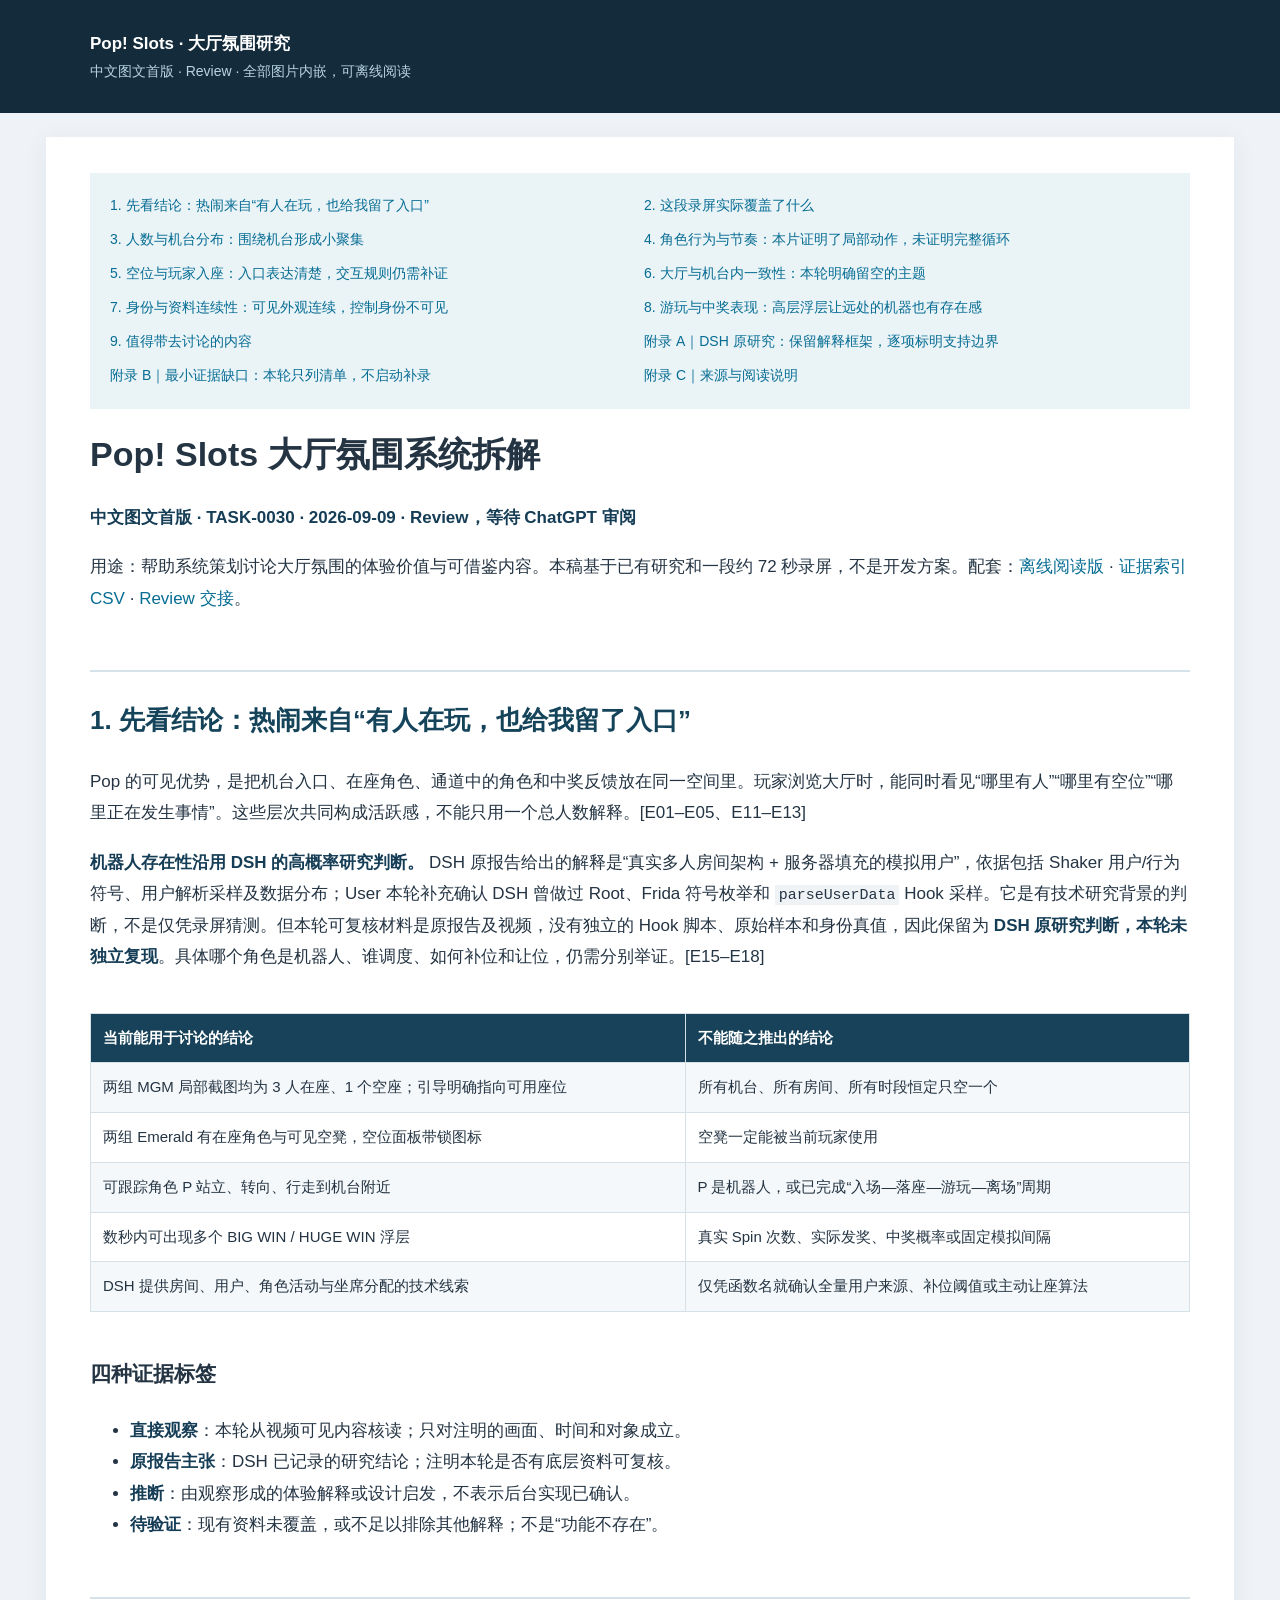
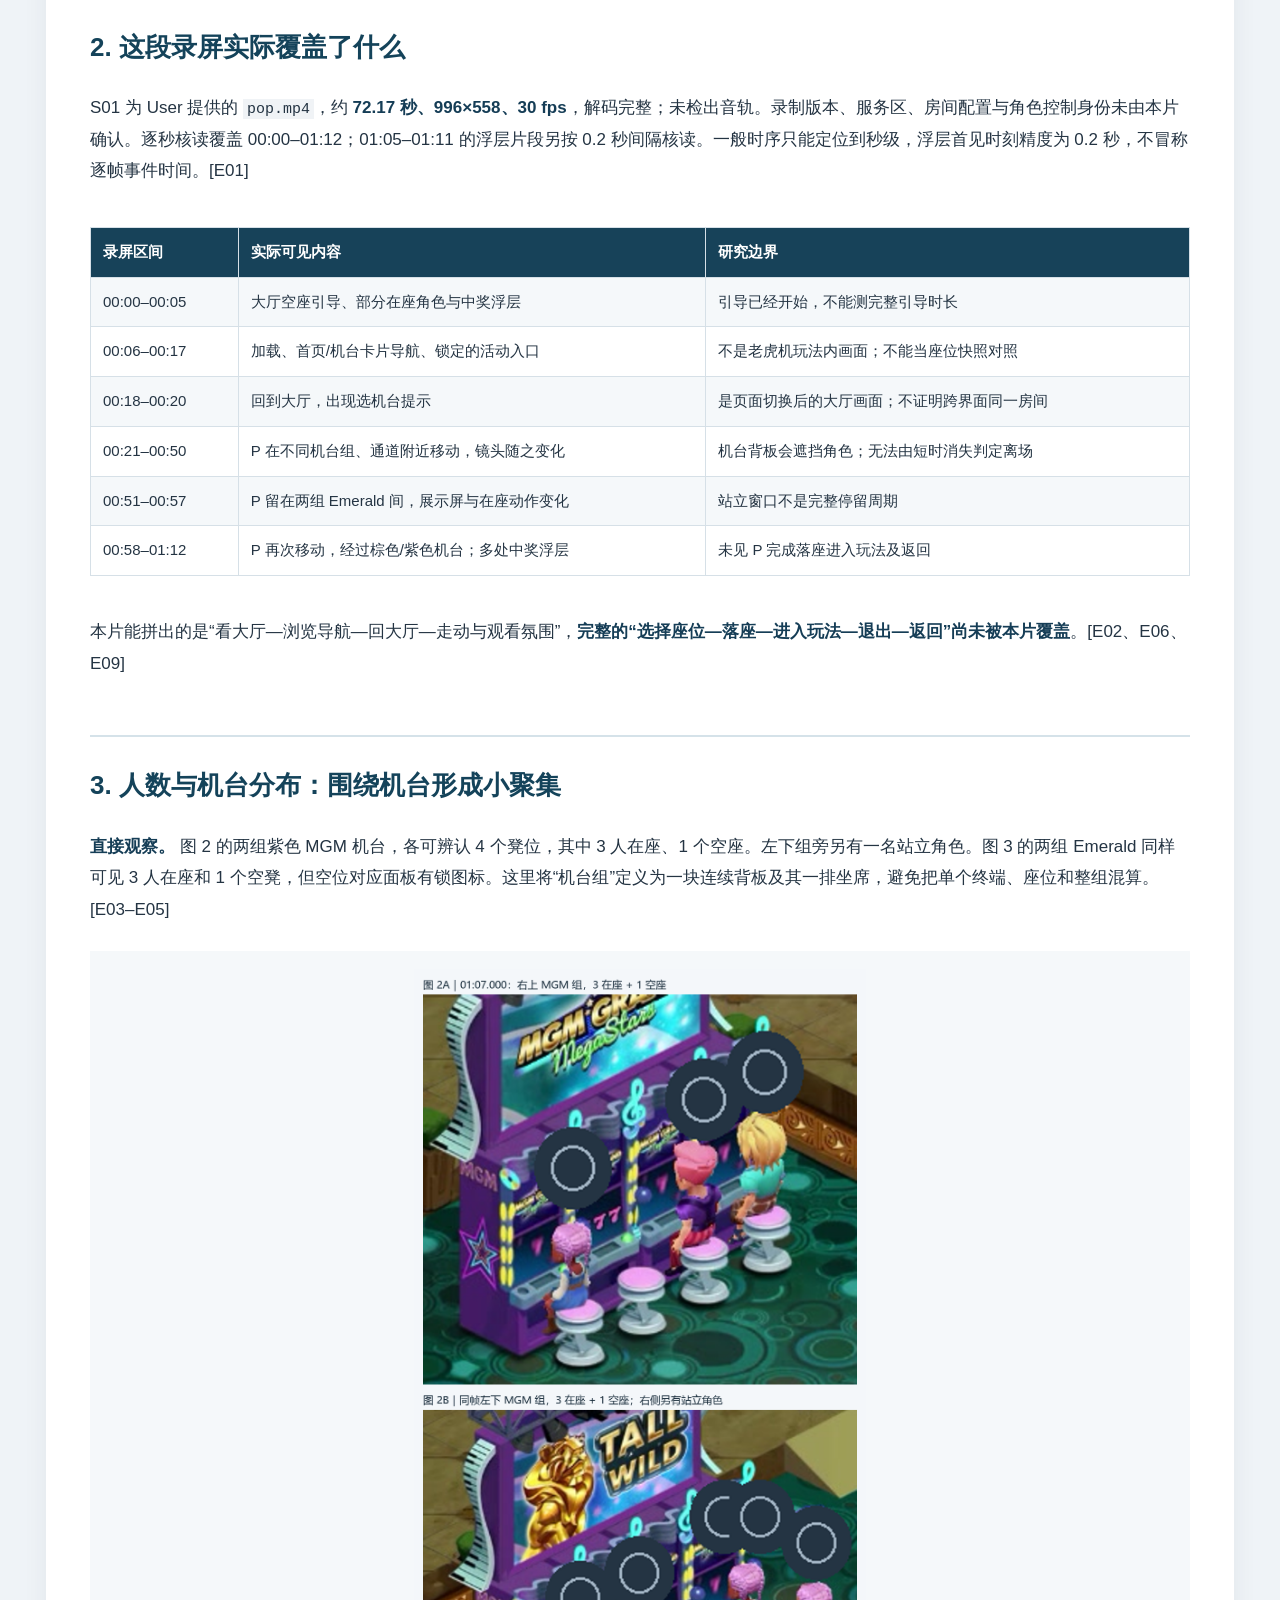
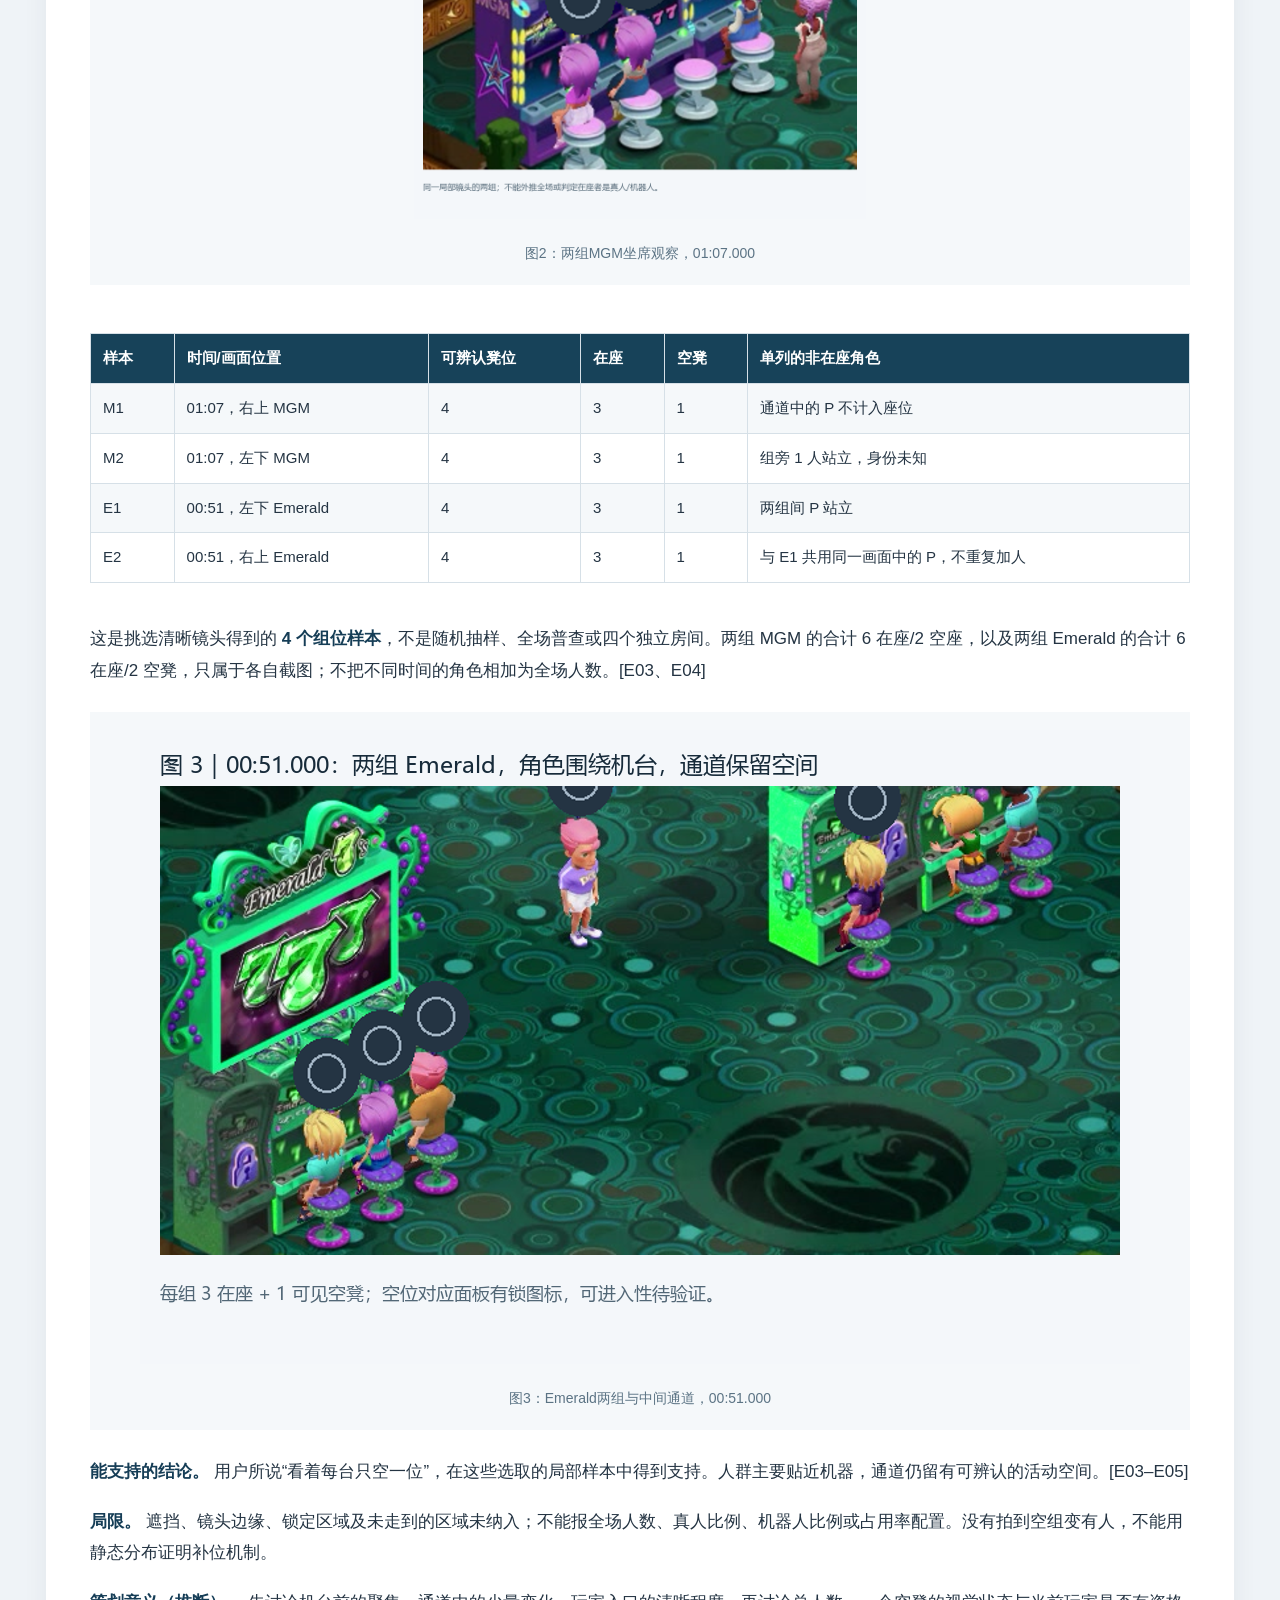
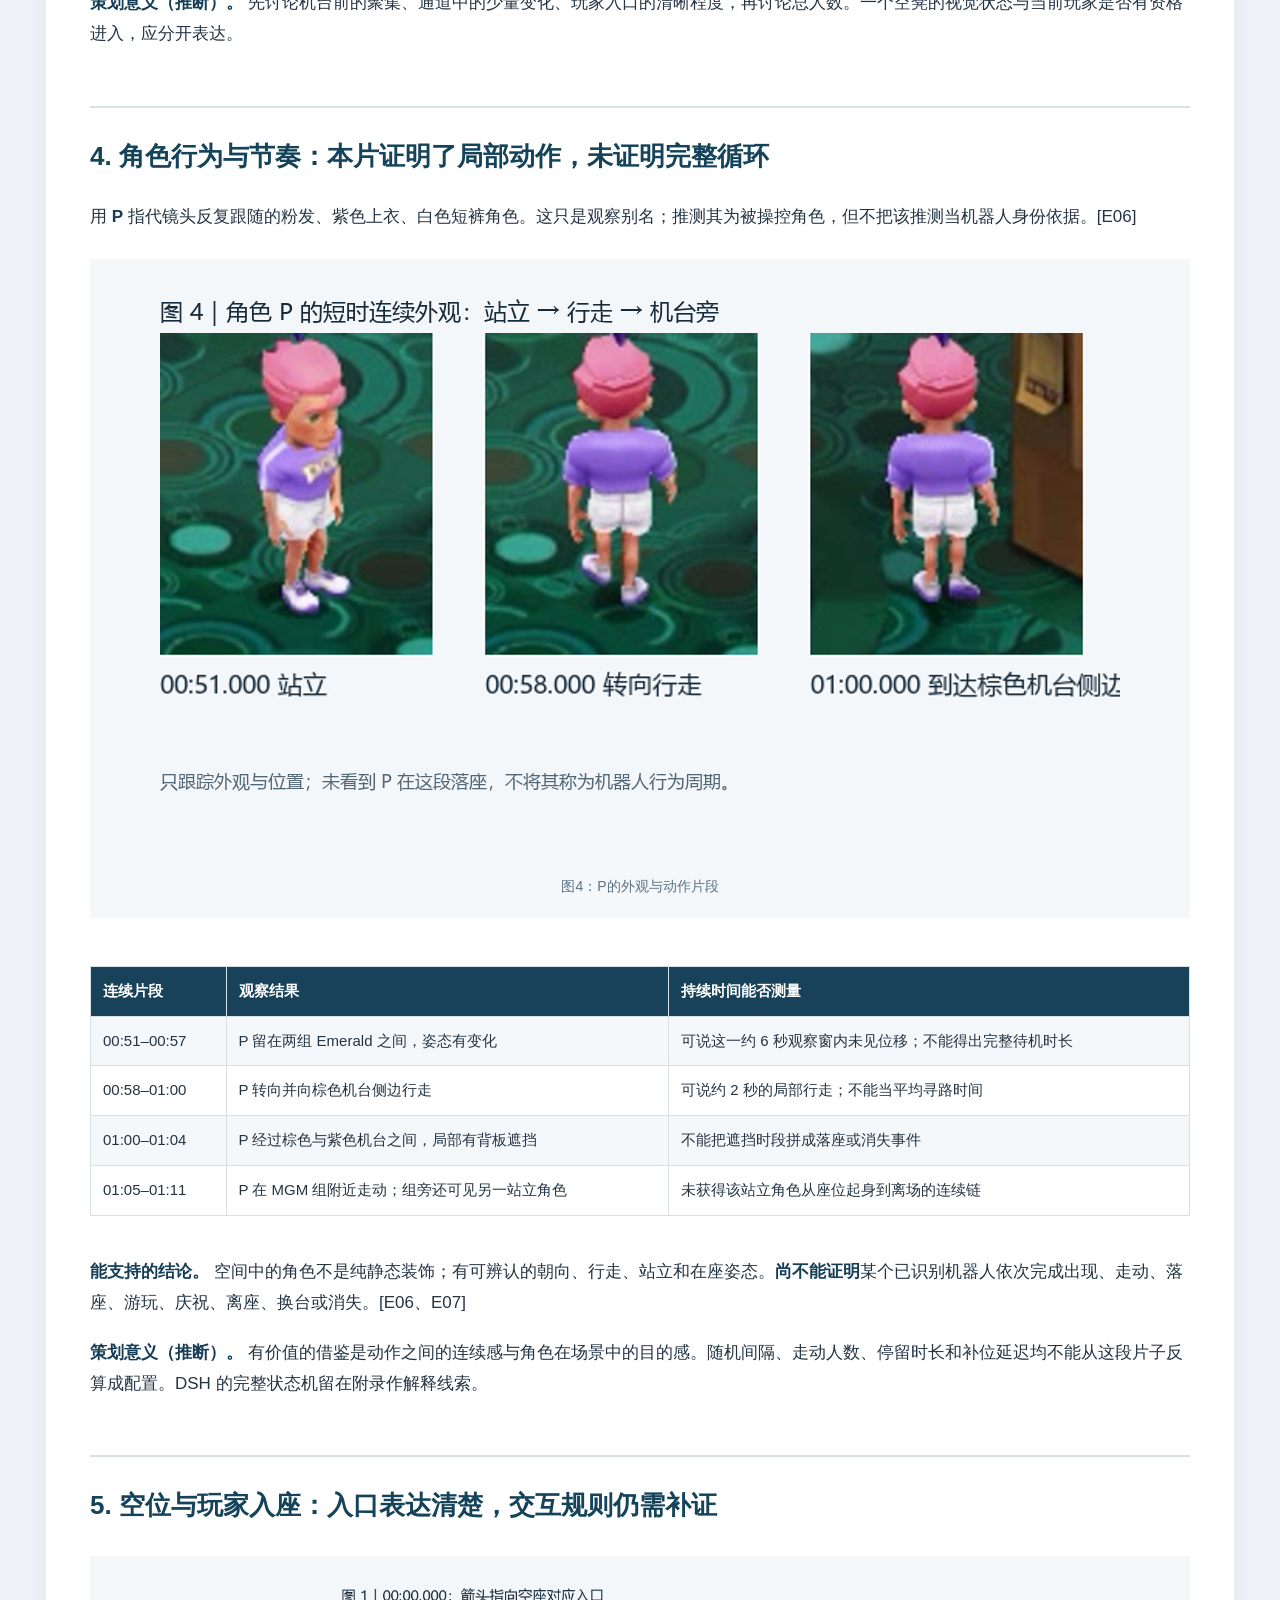
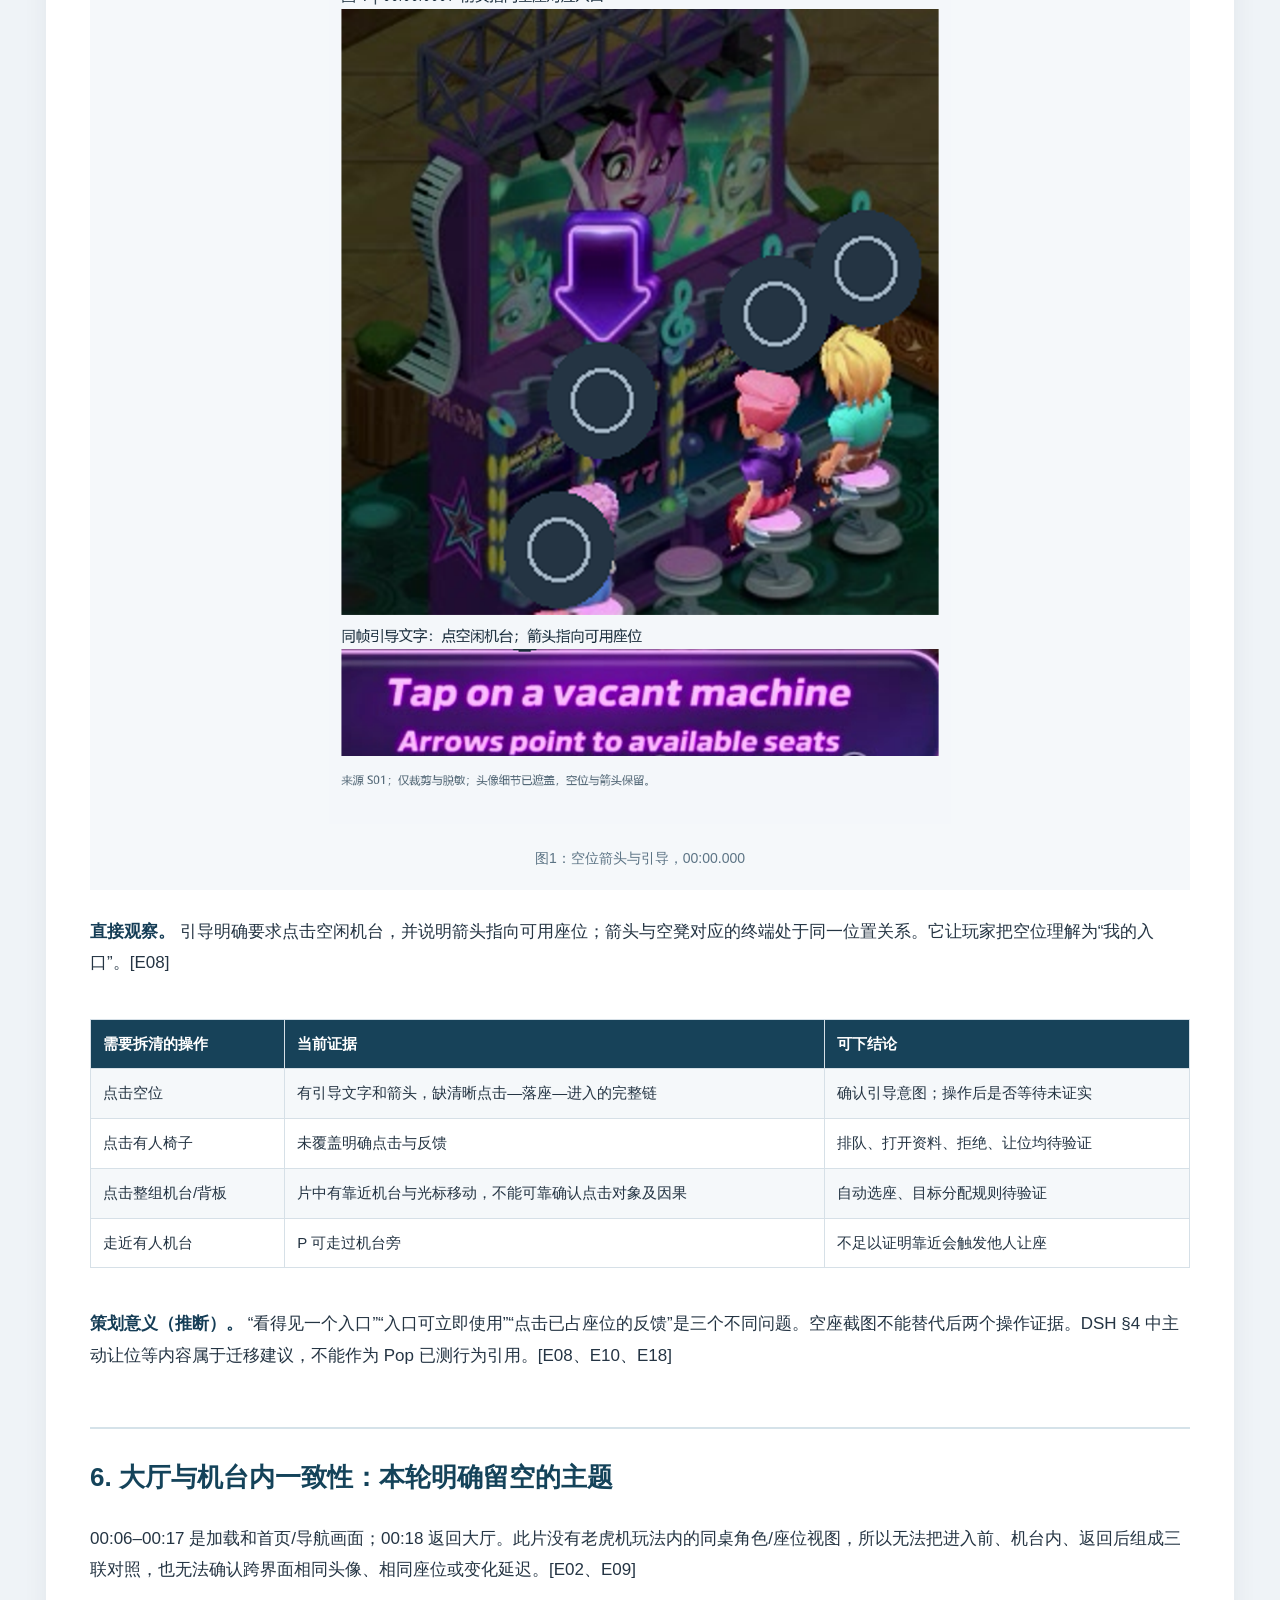
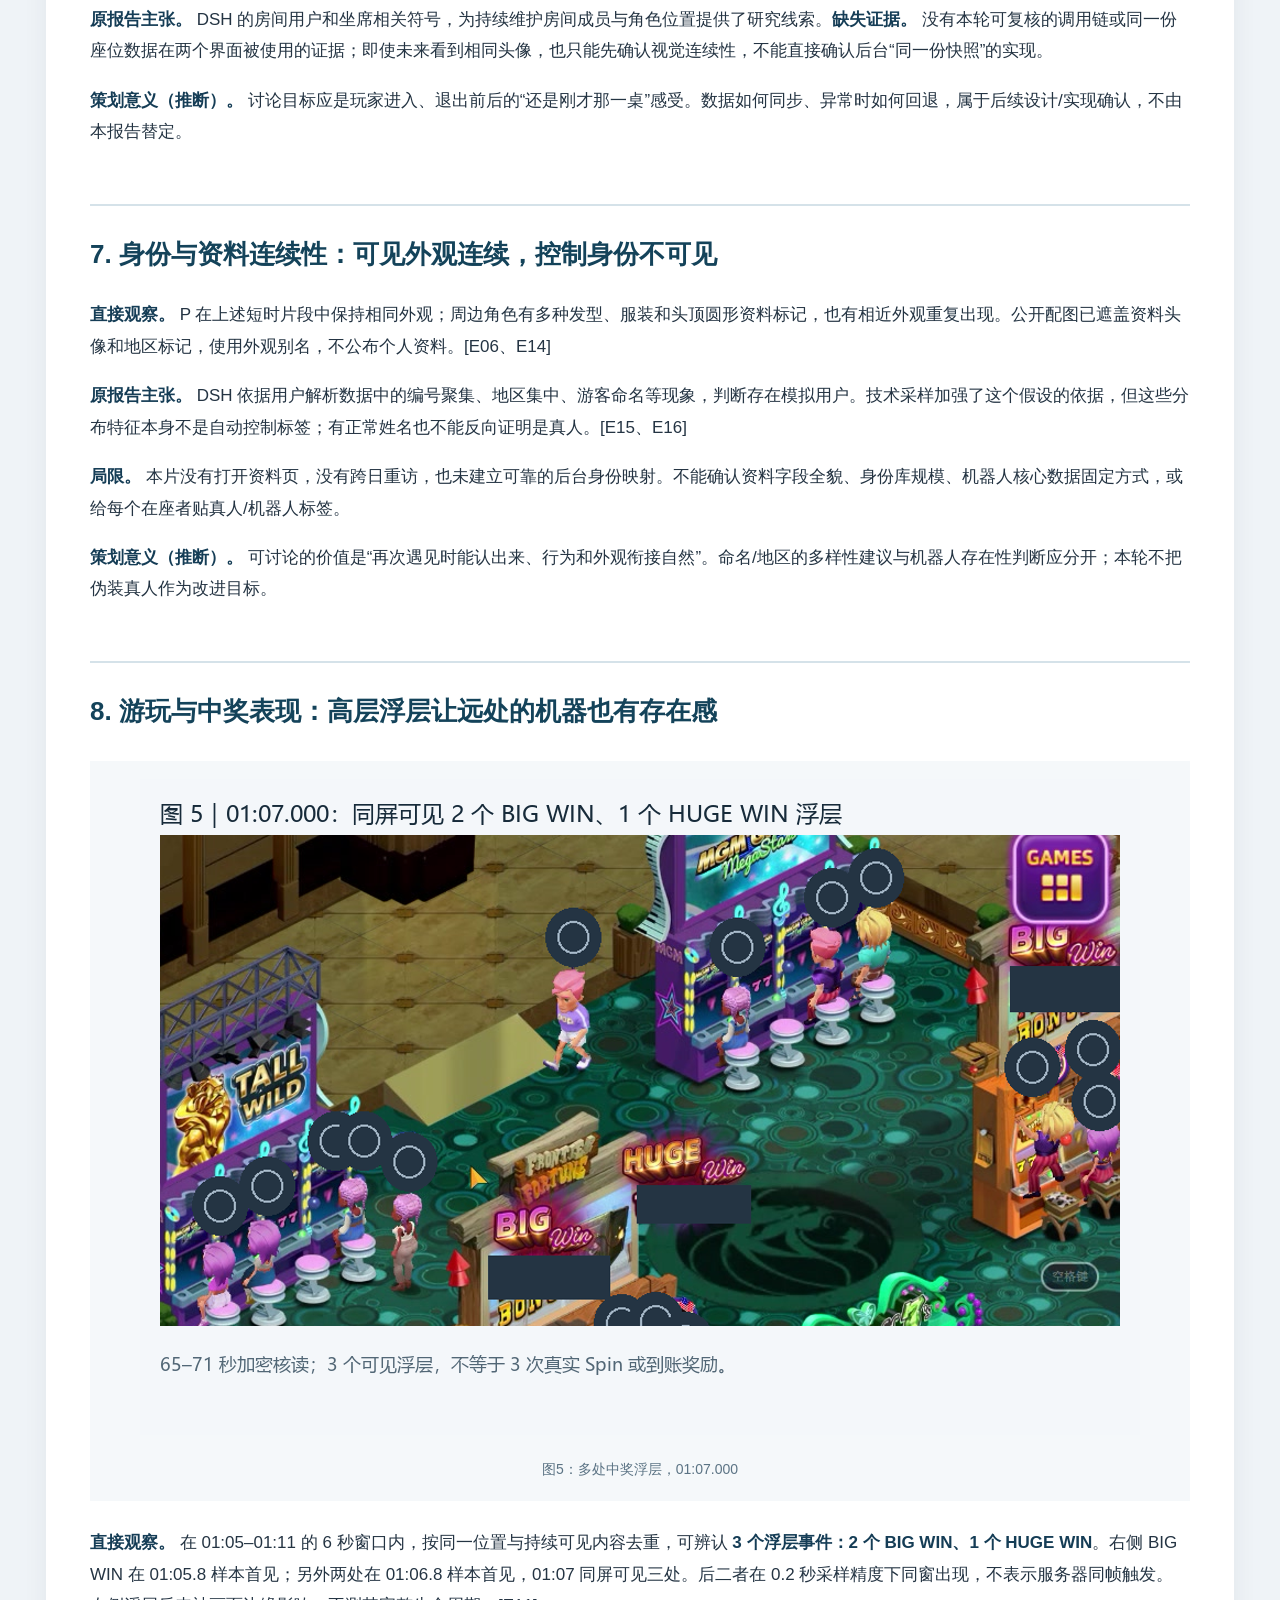
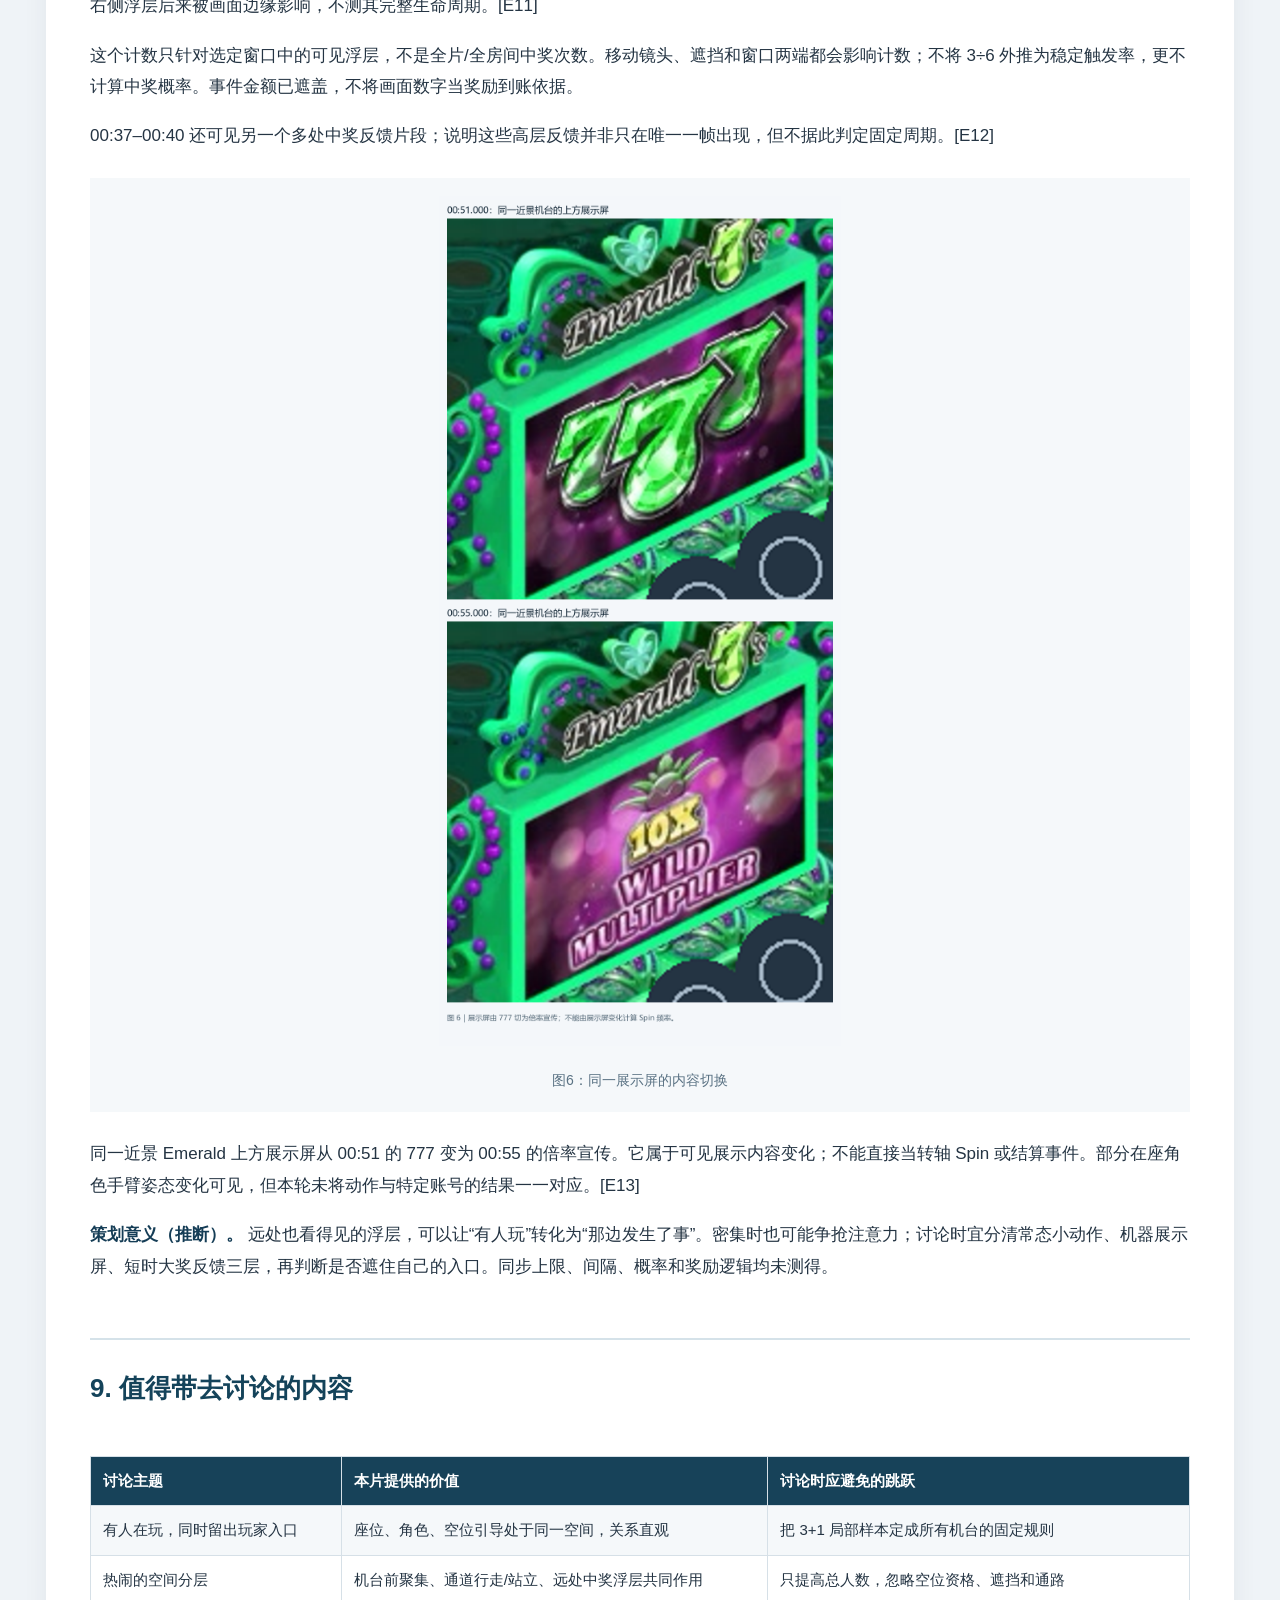
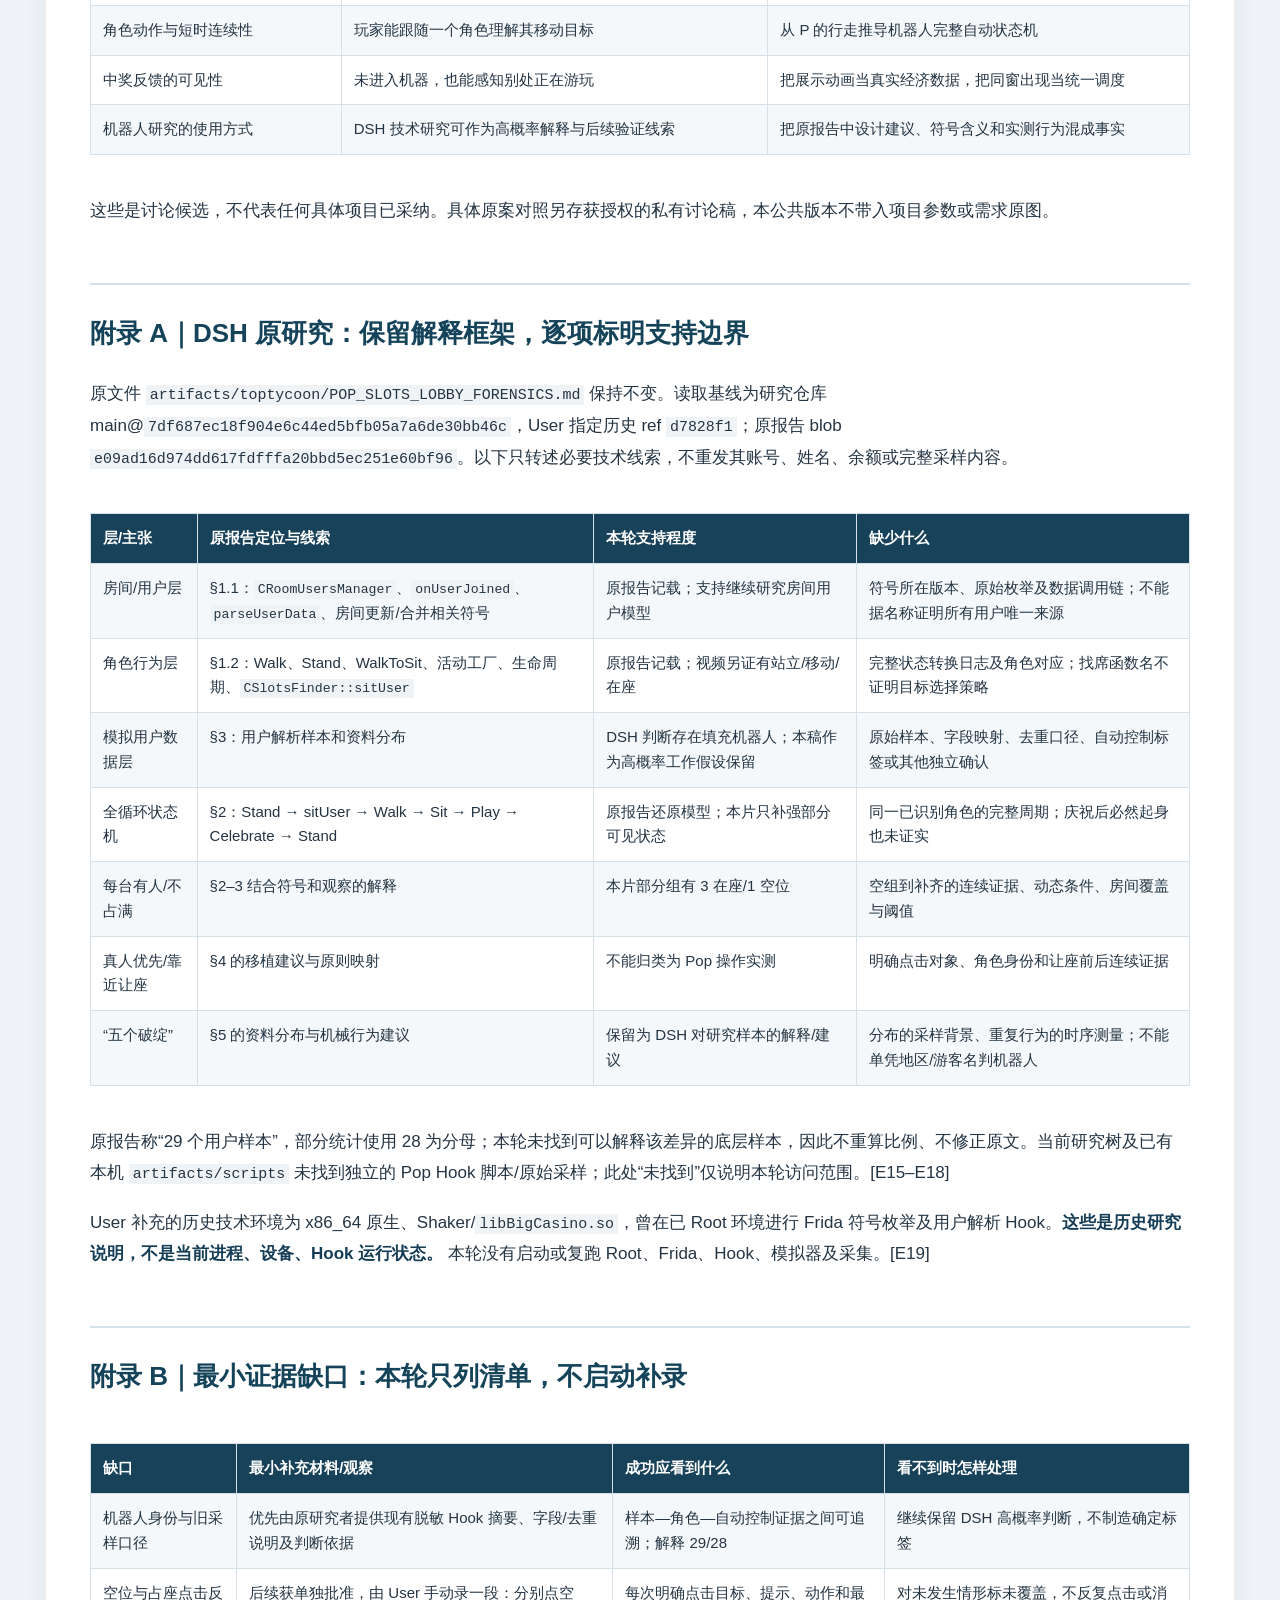
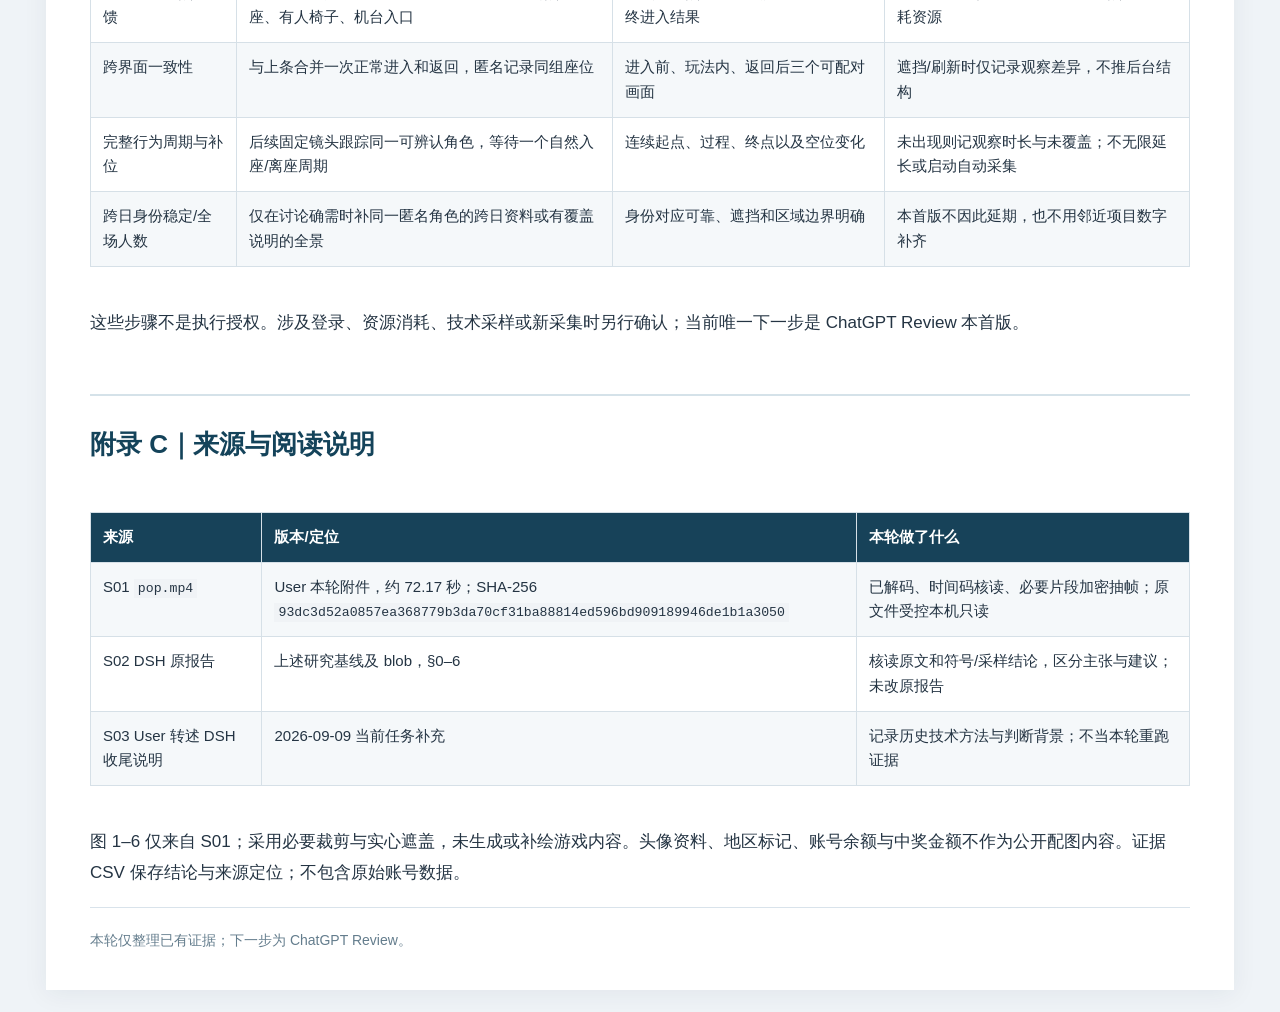
==== reports/pop-slots/lobby/POP_SLOTS_LOBBY_REPORT.html @ 06f1d1ed "docs: deliver TASK-0030 Pop Slots lobby report for review" ====
<!doctype html><html lang="zh-CN"><head><meta charset="utf-8"><meta name="viewport" content="width=device-width,initial-scale=1"><title>Pop! Slots 大厅氛围系统拆解｜TASK-0030</title><style>body{margin:0;background:#eff3f7;color:#243443;font:17px/1.85 "Microsoft YaHei",sans-serif}header{background:#142b3c;color:white;padding:28px max(24px,calc((100vw - 1100px)/2))}header p{margin:0;color:#b8d3e3;font-size:14px}main{max-width:1100px;margin:24px auto;padding:36px 44px;background:white;box-shadow:0 4px 24px #16324710}h1{font-size:34px;line-height:1.4}h2{margin-top:56px;border-top:2px solid #d5e2e9;padding-top:24px;font-size:26px;color:#14435a}h3{font-size:21px}a{color:#076d94;text-decoration:none}a:hover{text-decoration:underline}nav{display:grid;grid-template-columns:1fr 1fr;gap:8px;background:#eaf3f6;padding:20px;font-size:14px}p{margin:18px 0}code{font-family:Consolas,monospace;font-size:.88em;overflow-wrap:anywhere;background:#f0f3f6;padding:2px 4px}table{width:100%;border-collapse:collapse;font-size:15px;line-height:1.65;margin:22px 0}th,td{border:1px solid #d6e0e7;text-align:left;padding:12px;vertical-align:top;overflow-wrap:anywhere}th{background:#174259;color:white}tr:nth-child(even){background:#f5f8fa}.table-wrap{overflow-x:auto}figure{text-align:center;margin:26px 0;background:#f5f8fa;padding:18px}img{max-width:100%;width:auto;max-height:850px;object-fit:contain}figcaption{font-size:14px;color:#5b7384;margin-top:12px}strong{color:#153d56}footer{font-size:14px;color:#647d8d;border-top:1px solid #d9e3eb;padding-top:20px}@media(max-width:750px){main{padding:20px;margin:0}nav{grid-template-columns:1fr}table{min-width:620px}h1{font-size:29px}h2{font-size:23px}}@media print{body{background:white}main{box-shadow:none;margin:0;padding:0}header,nav{display:none}h2{break-before:page}tr,figure{break-inside:avoid}img{max-height:680px}}</style></head><body><header><b>Pop! Slots · 大厅氛围研究</b><p>中文图文首版 · Review · 全部图片内嵌，可离线阅读</p></header><main><nav><a href="#section-1">1. 先看结论：热闹来自“有人在玩，也给我留了入口”</a><a href="#section-3">2. 这段录屏实际覆盖了什么</a><a href="#section-4">3. 人数与机台分布：围绕机台形成小聚集</a><a href="#section-5">4. 角色行为与节奏：本片证明了局部动作，未证明完整循环</a><a href="#section-6">5. 空位与玩家入座：入口表达清楚，交互规则仍需补证</a><a href="#section-7">6. 大厅与机台内一致性：本轮明确留空的主题</a><a href="#section-8">7. 身份与资料连续性：可见外观连续，控制身份不可见</a><a href="#section-9">8. 游玩与中奖表现：高层浮层让远处的机器也有存在感</a><a href="#section-10">9. 值得带去讨论的内容</a><a href="#section-11">附录 A｜DSH 原研究：保留解释框架，逐项标明支持边界</a><a href="#section-12">附录 B｜最小证据缺口：本轮只列清单，不启动补录</a><a href="#section-13">附录 C｜来源与阅读说明</a></nav><h1 id="section-0">Pop! Slots 大厅氛围系统拆解</h1><p><strong>中文图文首版 · TASK-0030 · 2026-09-09 · Review，等待 ChatGPT 审阅</strong></p><p>用途：帮助系统策划讨论大厅氛围的体验价值与可借鉴内容。本稿基于已有研究和一段约 72 秒录屏，不是开发方案。配套：<a href="POP_SLOTS_LOBBY_REPORT.html">离线阅读版</a> · <a href="EVIDENCE_MATRIX.csv">证据索引 CSV</a> · <a href="REVIEW_HANDOFF.md">Review 交接</a>。</p><h2 id="section-1">1. 先看结论：热闹来自“有人在玩，也给我留了入口”</h2><p>Pop 的可见优势，是把机台入口、在座角色、通道中的角色和中奖反馈放在同一空间里。玩家浏览大厅时，能同时看见“哪里有人”“哪里有空位”“哪里正在发生事情”。这些层次共同构成活跃感，不能只用一个总人数解释。[E01–E05、E11–E13]</p><p><strong>机器人存在性沿用 DSH 的高概率研究判断。</strong> DSH 原报告给出的解释是“真实多人房间架构 + 服务器填充的模拟用户”，依据包括 Shaker 用户/行为符号、用户解析采样及数据分布；User 本轮补充确认 DSH 曾做过 Root、Frida 符号枚举和 <code>parseUserData</code> Hook 采样。它是有技术研究背景的判断，不是仅凭录屏猜测。但本轮可复核材料是原报告及视频，没有独立的 Hook 脚本、原始样本和身份真值，因此保留为 <strong>DSH 原研究判断，本轮未独立复现</strong>。具体哪个角色是机器人、谁调度、如何补位和让位，仍需分别举证。[E15–E18]</p><div class="table-wrap"><table><tr><th>当前能用于讨论的结论</th><th>不能随之推出的结论</th></tr><tr><td>两组 MGM 局部截图均为 3 人在座、1 个空座；引导明确指向可用座位</td><td>所有机台、所有房间、所有时段恒定只空一个</td></tr><tr><td>两组 Emerald 有在座角色与可见空凳，空位面板带锁图标</td><td>空凳一定能被当前玩家使用</td></tr><tr><td>可跟踪角色 P 站立、转向、行走到机台附近</td><td>P 是机器人，或已完成“入场—落座—游玩—离场”周期</td></tr><tr><td>数秒内可出现多个 BIG WIN / HUGE WIN 浮层</td><td>真实 Spin 次数、实际发奖、中奖概率或固定模拟间隔</td></tr><tr><td>DSH 提供房间、用户、角色活动与坐席分配的技术线索</td><td>仅凭函数名就确认全量用户来源、补位阈值或主动让座算法</td></tr></table></div><h3 id="section-2">四种证据标签</h3><ul><li><strong>直接观察</strong>：本轮从视频可见内容核读；只对注明的画面、时间和对象成立。</li><li><strong>原报告主张</strong>：DSH 已记录的研究结论；注明本轮是否有底层资料可复核。</li><li><strong>推断</strong>：由观察形成的体验解释或设计启发，不表示后台实现已确认。</li><li><strong>待验证</strong>：现有资料未覆盖，或不足以排除其他解释；不是“功能不存在”。</li></ul><h2 id="section-3">2. 这段录屏实际覆盖了什么</h2><p>S01 为 User 提供的 <code>pop.mp4</code>，约 <strong>72.17 秒、996×558、30 fps</strong>，解码完整；未检出音轨。录制版本、服务区、房间配置与角色控制身份未由本片确认。逐秒核读覆盖 00:00–01:12；01:05–01:11 的浮层片段另按 0.2 秒间隔核读。一般时序只能定位到秒级，浮层首见时刻精度为 0.2 秒，不冒称逐帧事件时间。[E01]</p><div class="table-wrap"><table><tr><th>录屏区间</th><th>实际可见内容</th><th>研究边界</th></tr><tr><td>00:00–00:05</td><td>大厅空座引导、部分在座角色与中奖浮层</td><td>引导已经开始，不能测完整引导时长</td></tr><tr><td>00:06–00:17</td><td>加载、首页/机台卡片导航、锁定的活动入口</td><td>不是老虎机玩法内画面；不能当座位快照对照</td></tr><tr><td>00:18–00:20</td><td>回到大厅，出现选机台提示</td><td>是页面切换后的大厅画面；不证明跨界面同一房间</td></tr><tr><td>00:21–00:50</td><td>P 在不同机台组、通道附近移动，镜头随之变化</td><td>机台背板会遮挡角色；无法由短时消失判定离场</td></tr><tr><td>00:51–00:57</td><td>P 留在两组 Emerald 间，展示屏与在座动作变化</td><td>站立窗口不是完整停留周期</td></tr><tr><td>00:58–01:12</td><td>P 再次移动，经过棕色/紫色机台；多处中奖浮层</td><td>未见 P 完成落座进入玩法及返回</td></tr></table></div><p>本片能拼出的是“看大厅—浏览导航—回大厅—走动与观看氛围”，<strong>完整的“选择座位—落座—进入玩法—退出—返回”尚未被本片覆盖</strong>。[E02、E06、E09]</p><h2 id="section-4">3. 人数与机台分布：围绕机台形成小聚集</h2><p><strong>直接观察。</strong> 图 2 的两组紫色 MGM 机台，各可辨认 4 个凳位，其中 3 人在座、1 个空座。左下组旁另有一名站立角色。图 3 的两组 Emerald 同样可见 3 人在座和 1 个空凳，但空位对应面板有锁图标。这里将“机台组”定义为一块连续背板及其一排坐席，避免把单个终端、座位和整组混算。[E03–E05]</p><figure><img alt="图2：两组MGM坐席观察，01:07.000" src="[data-uri]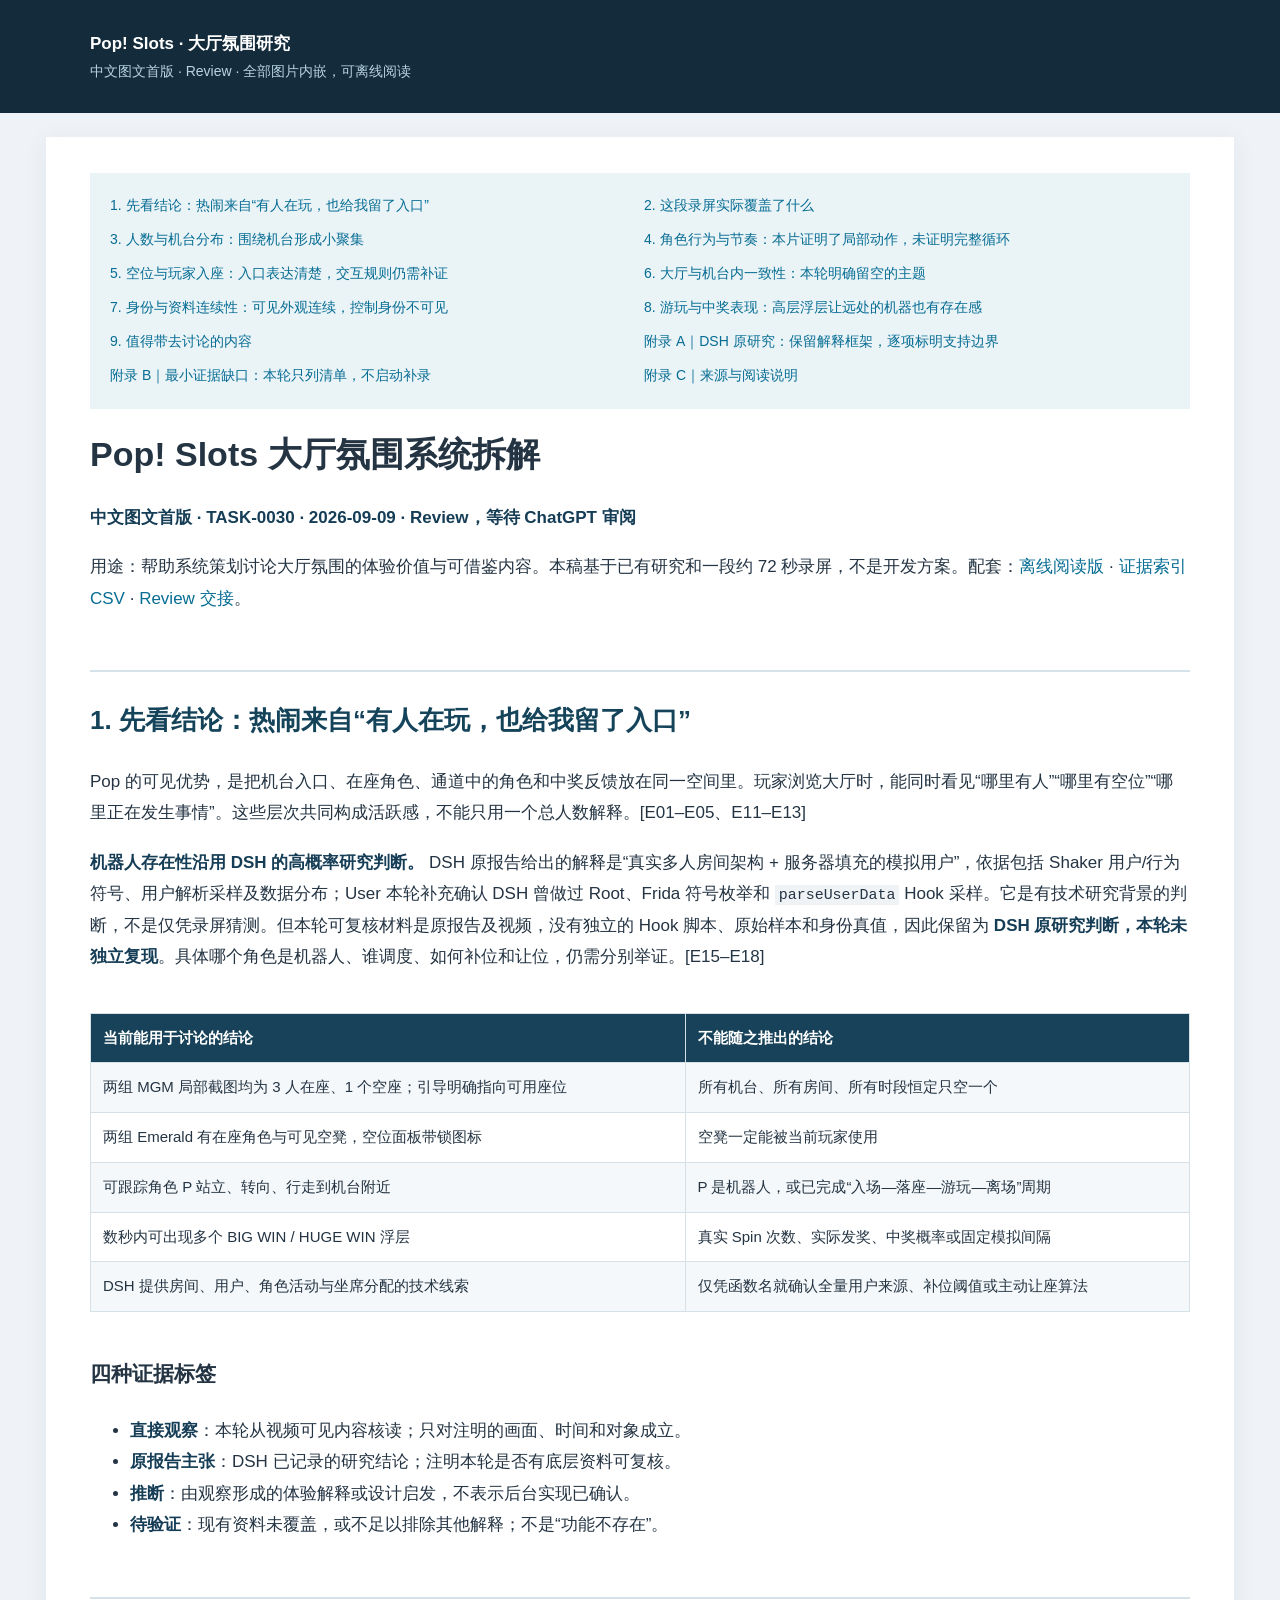
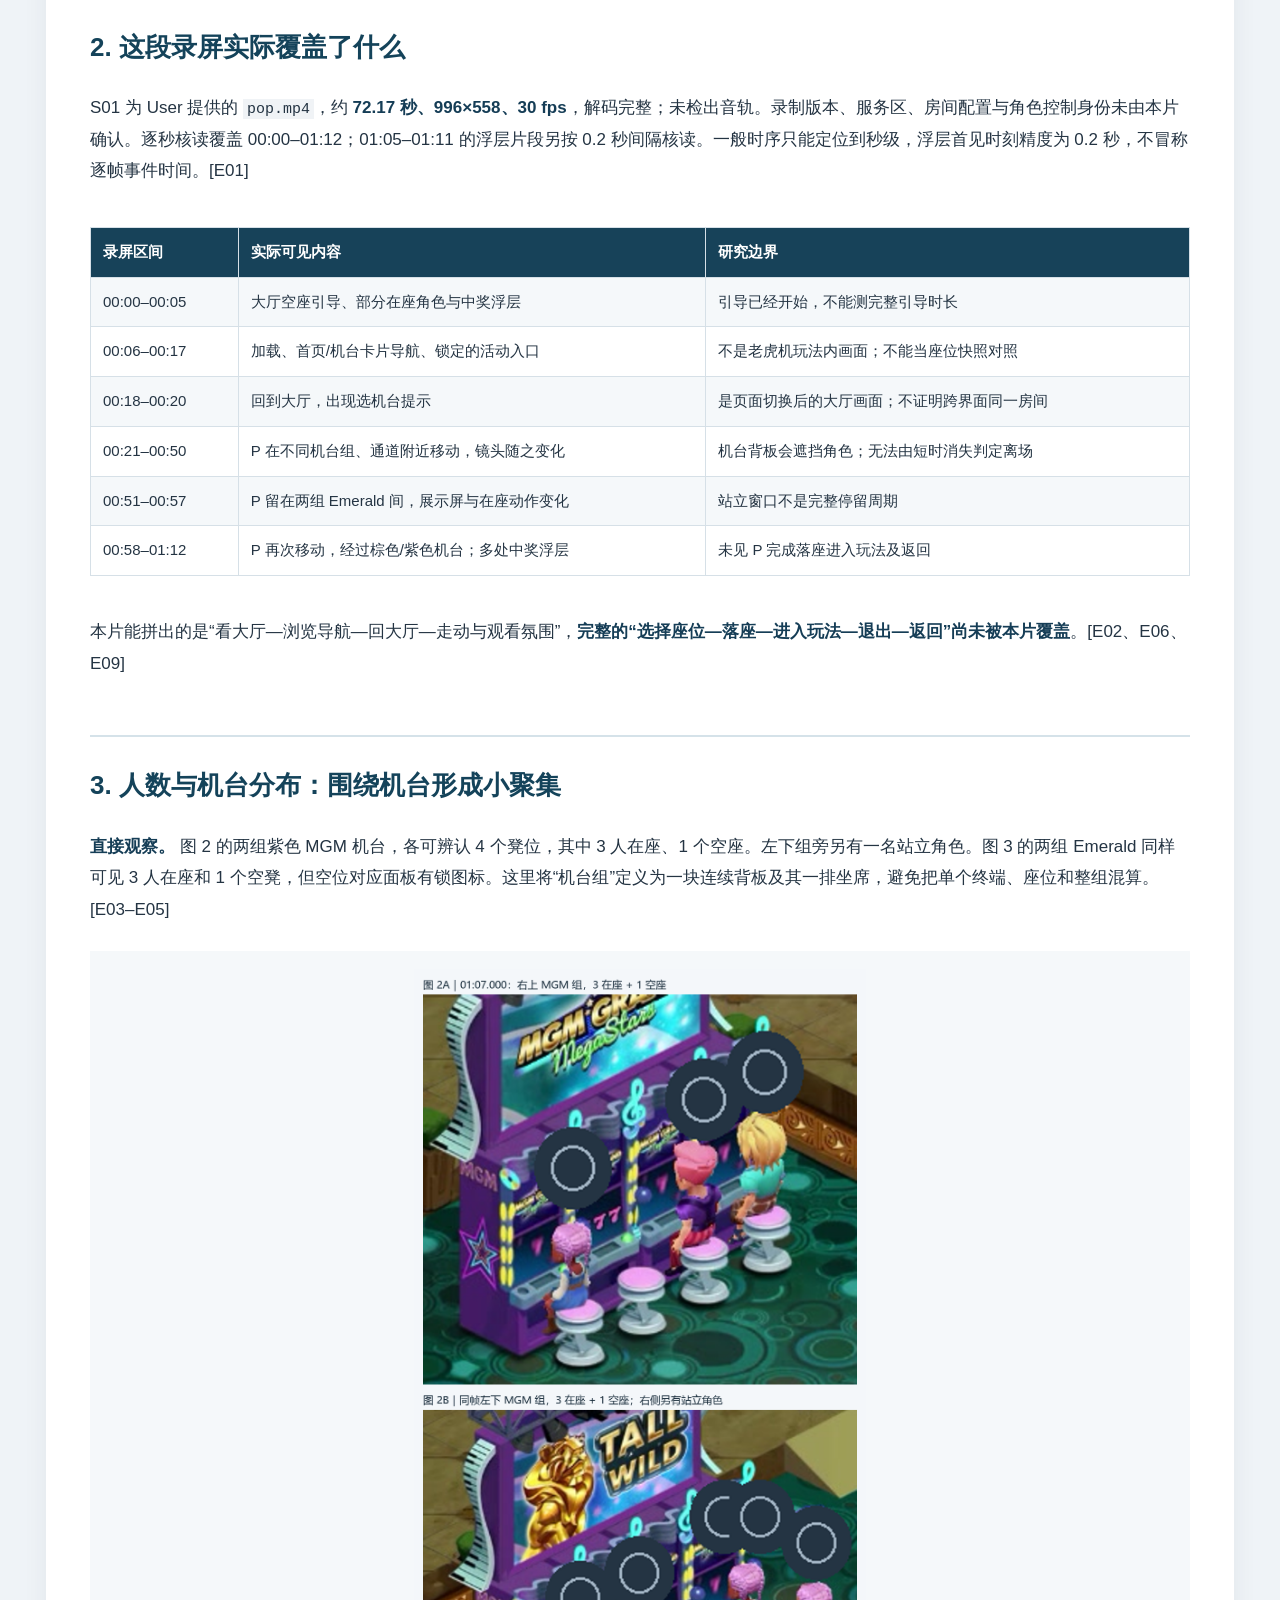
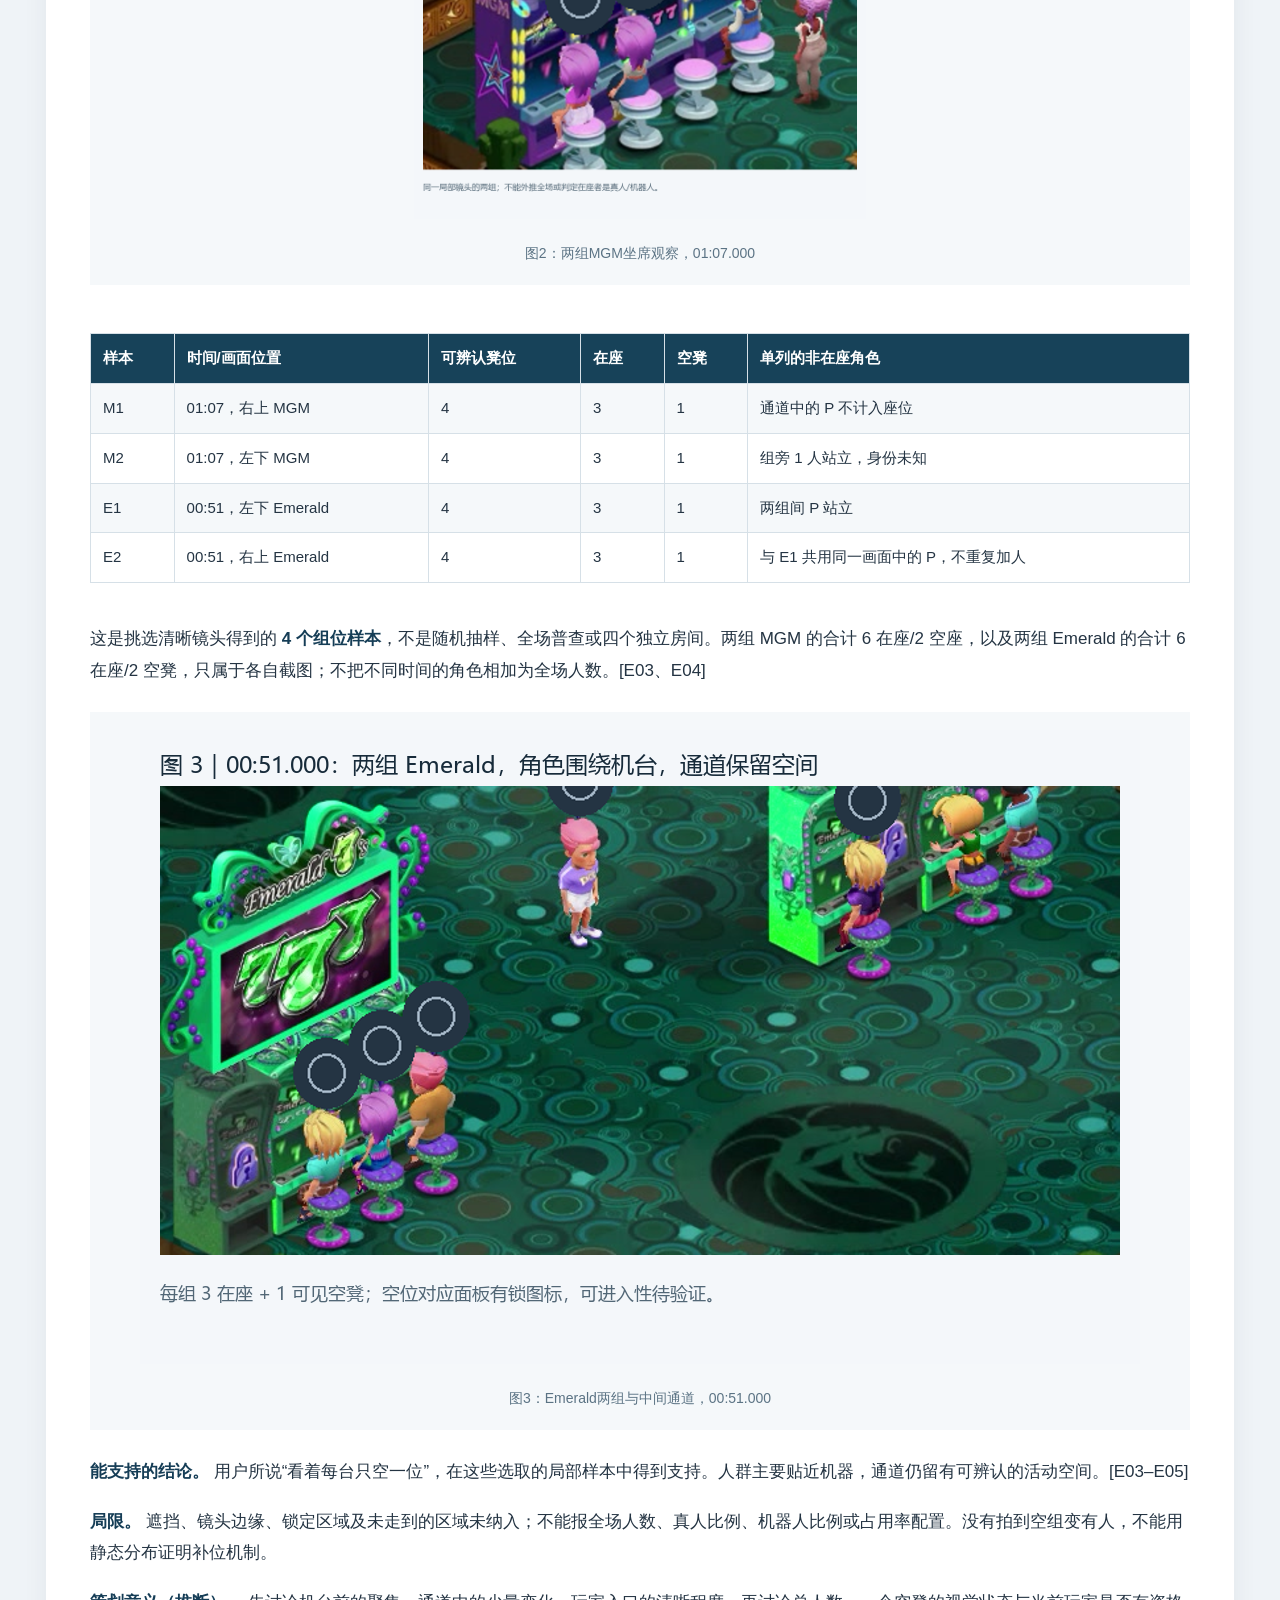
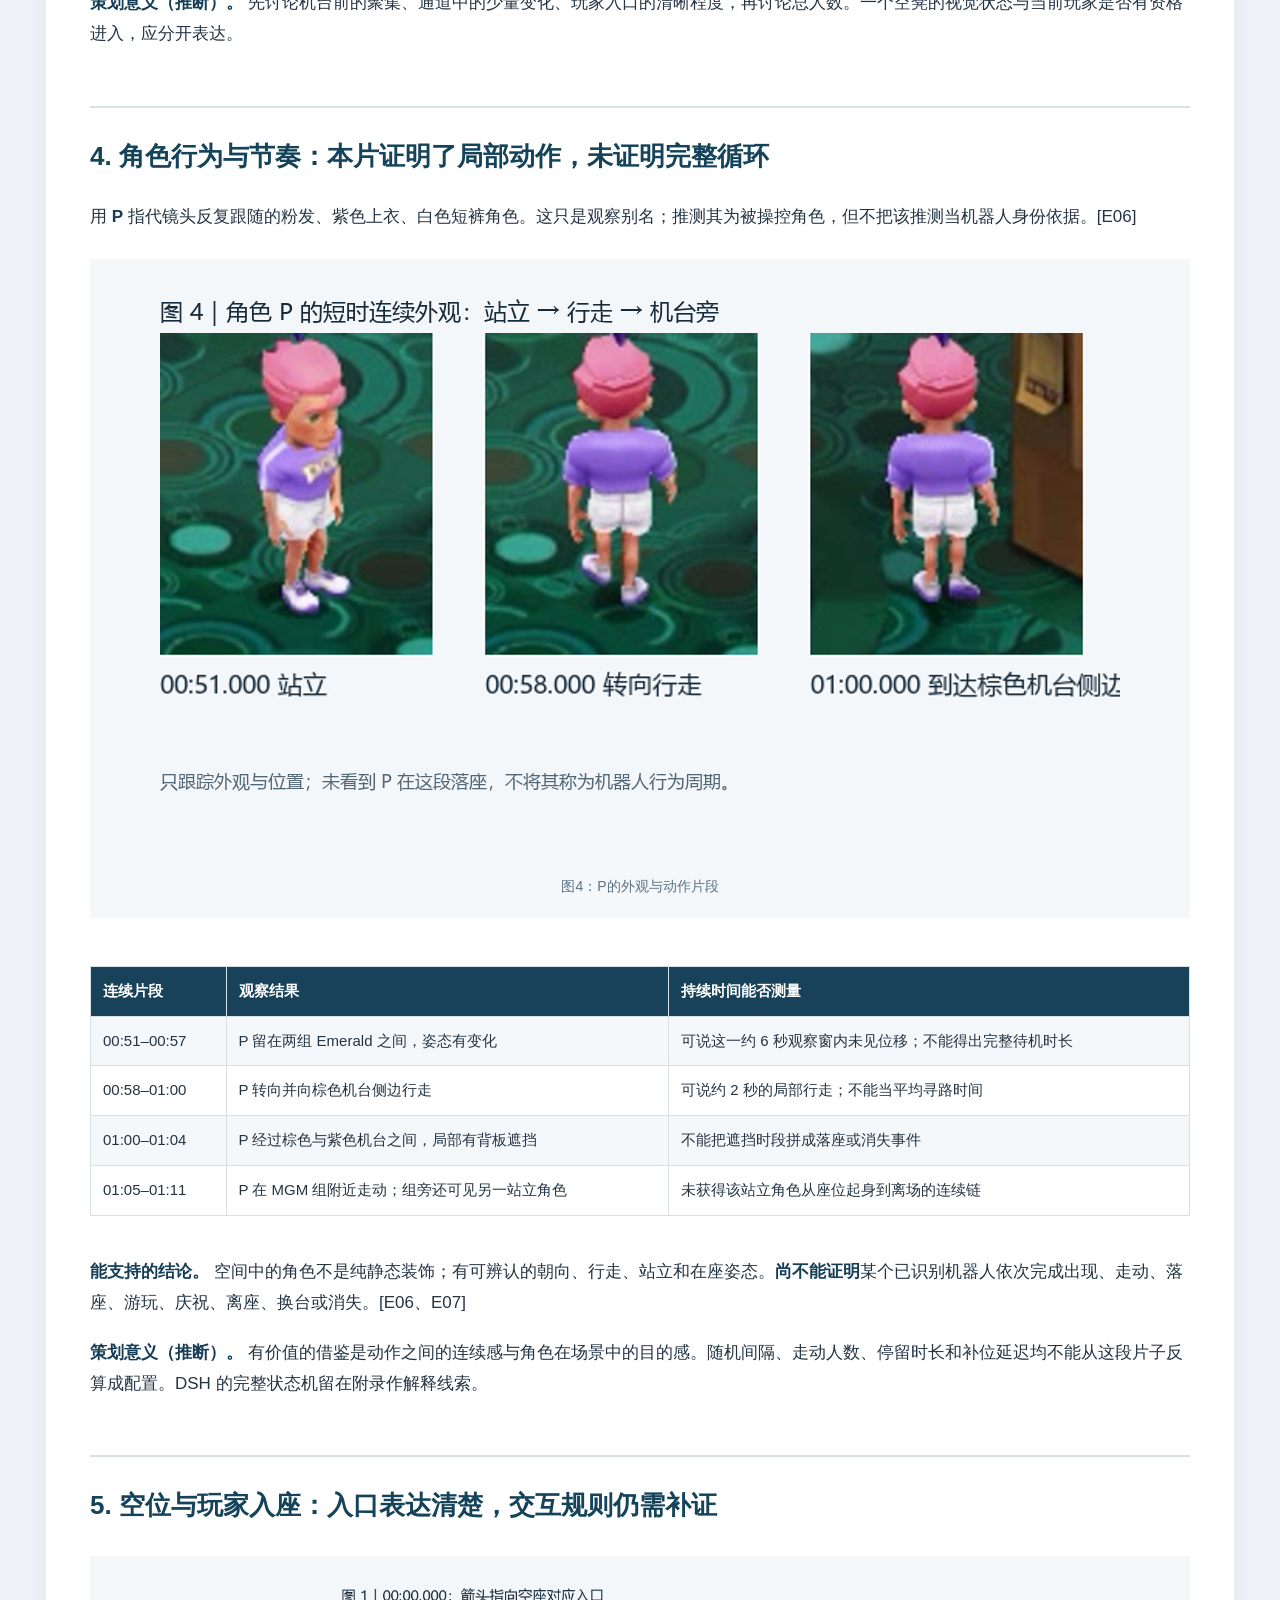
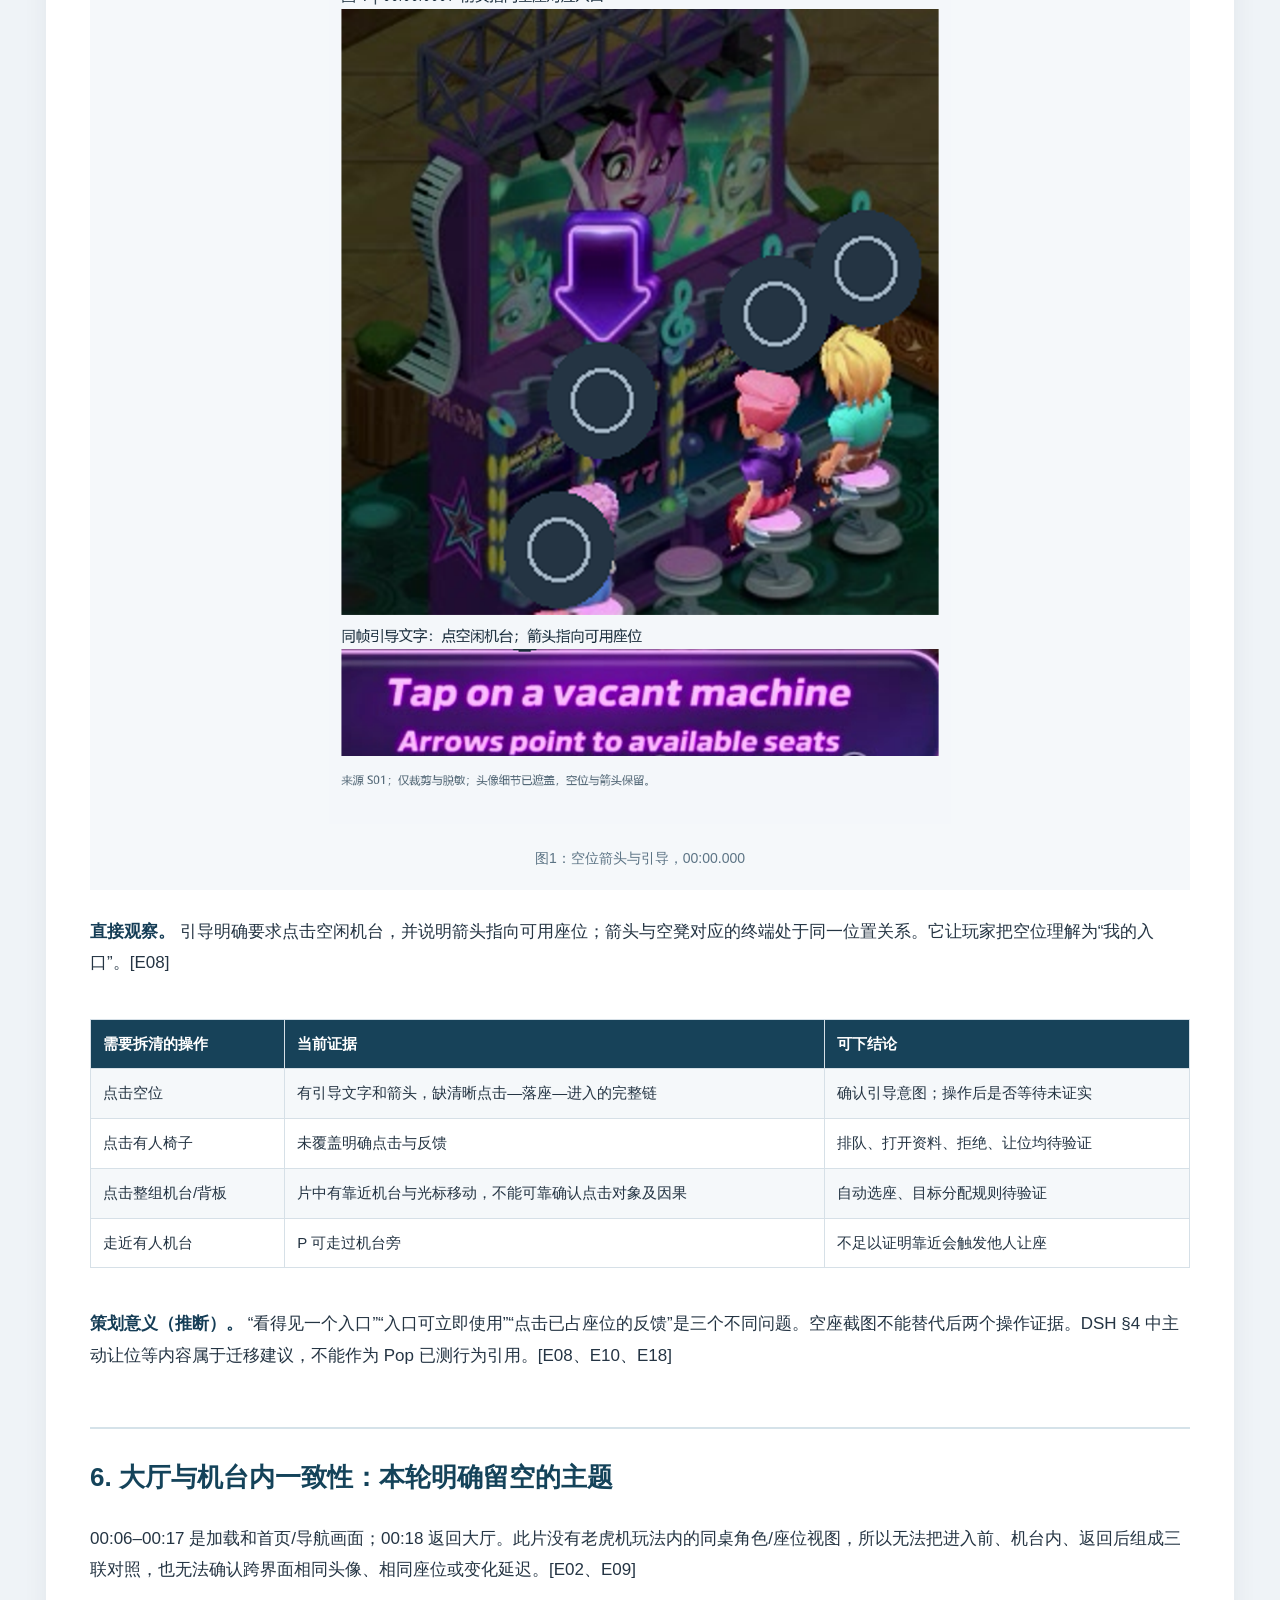
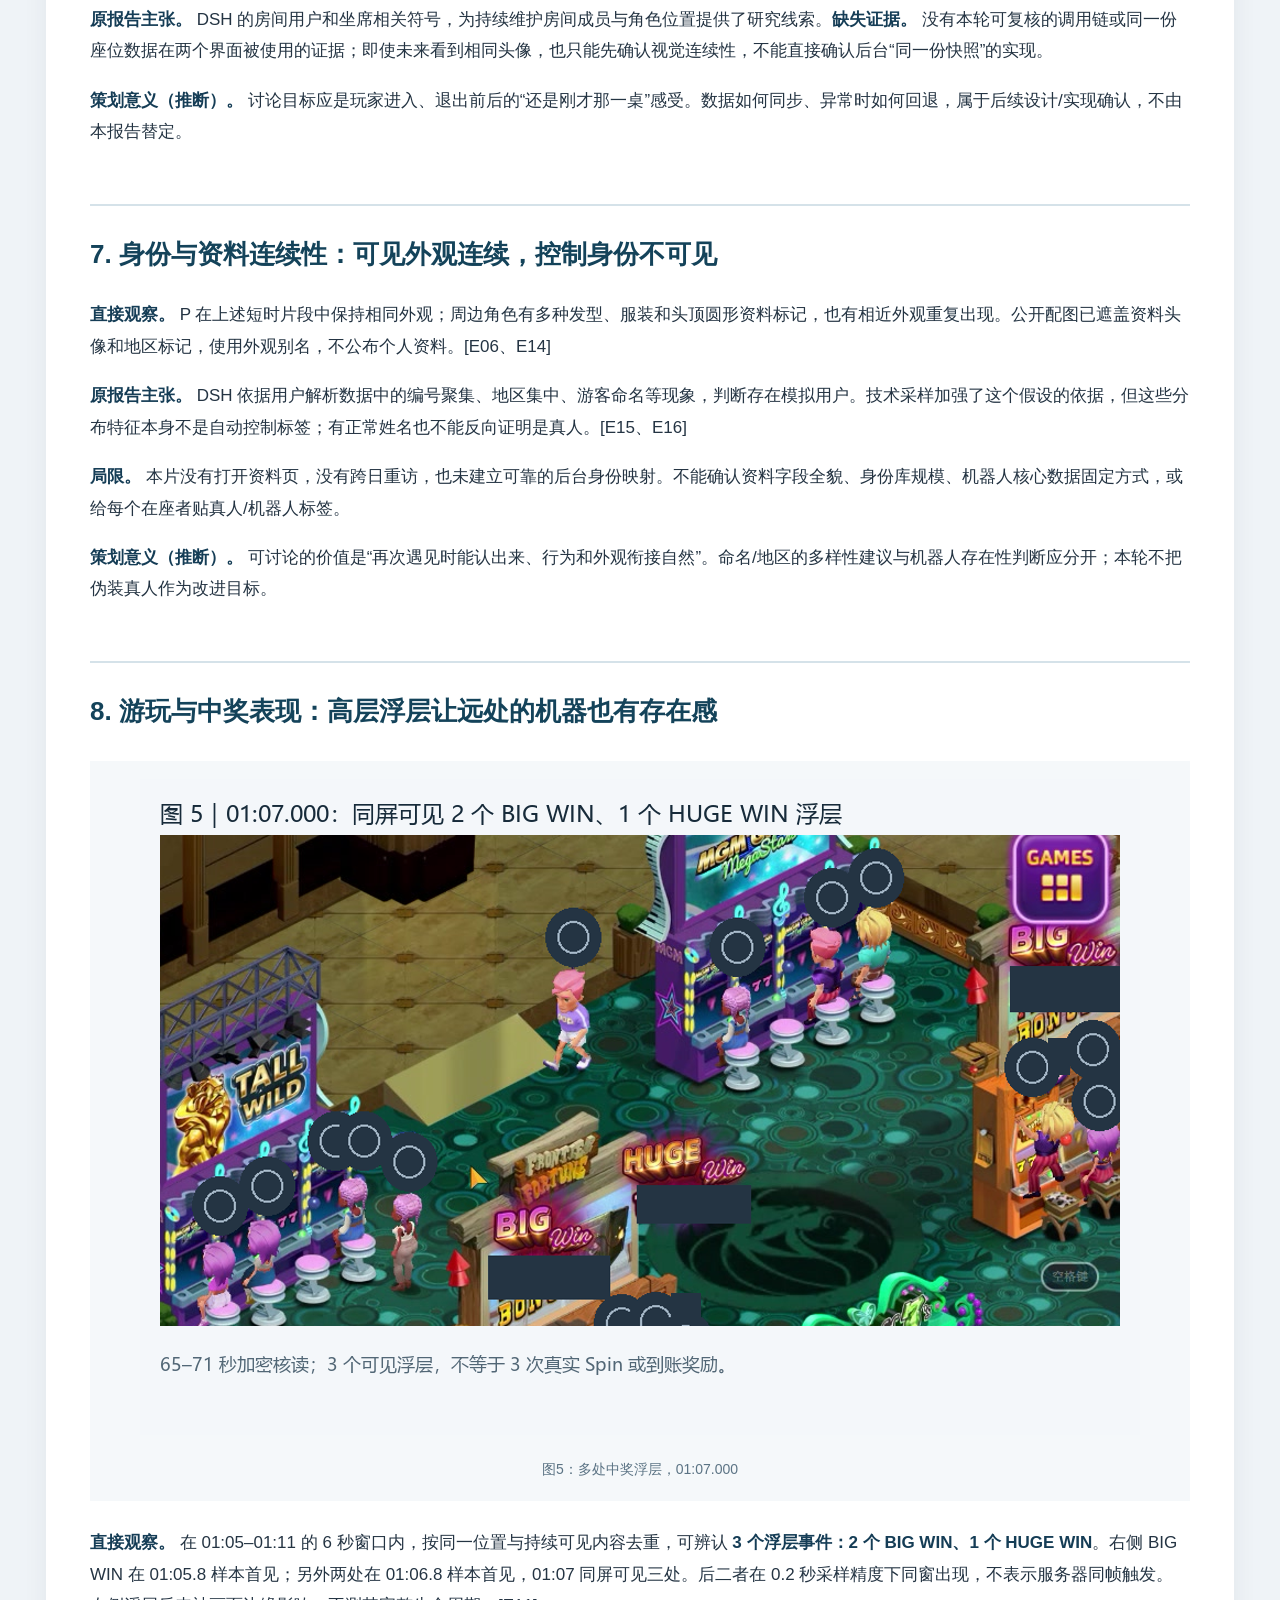
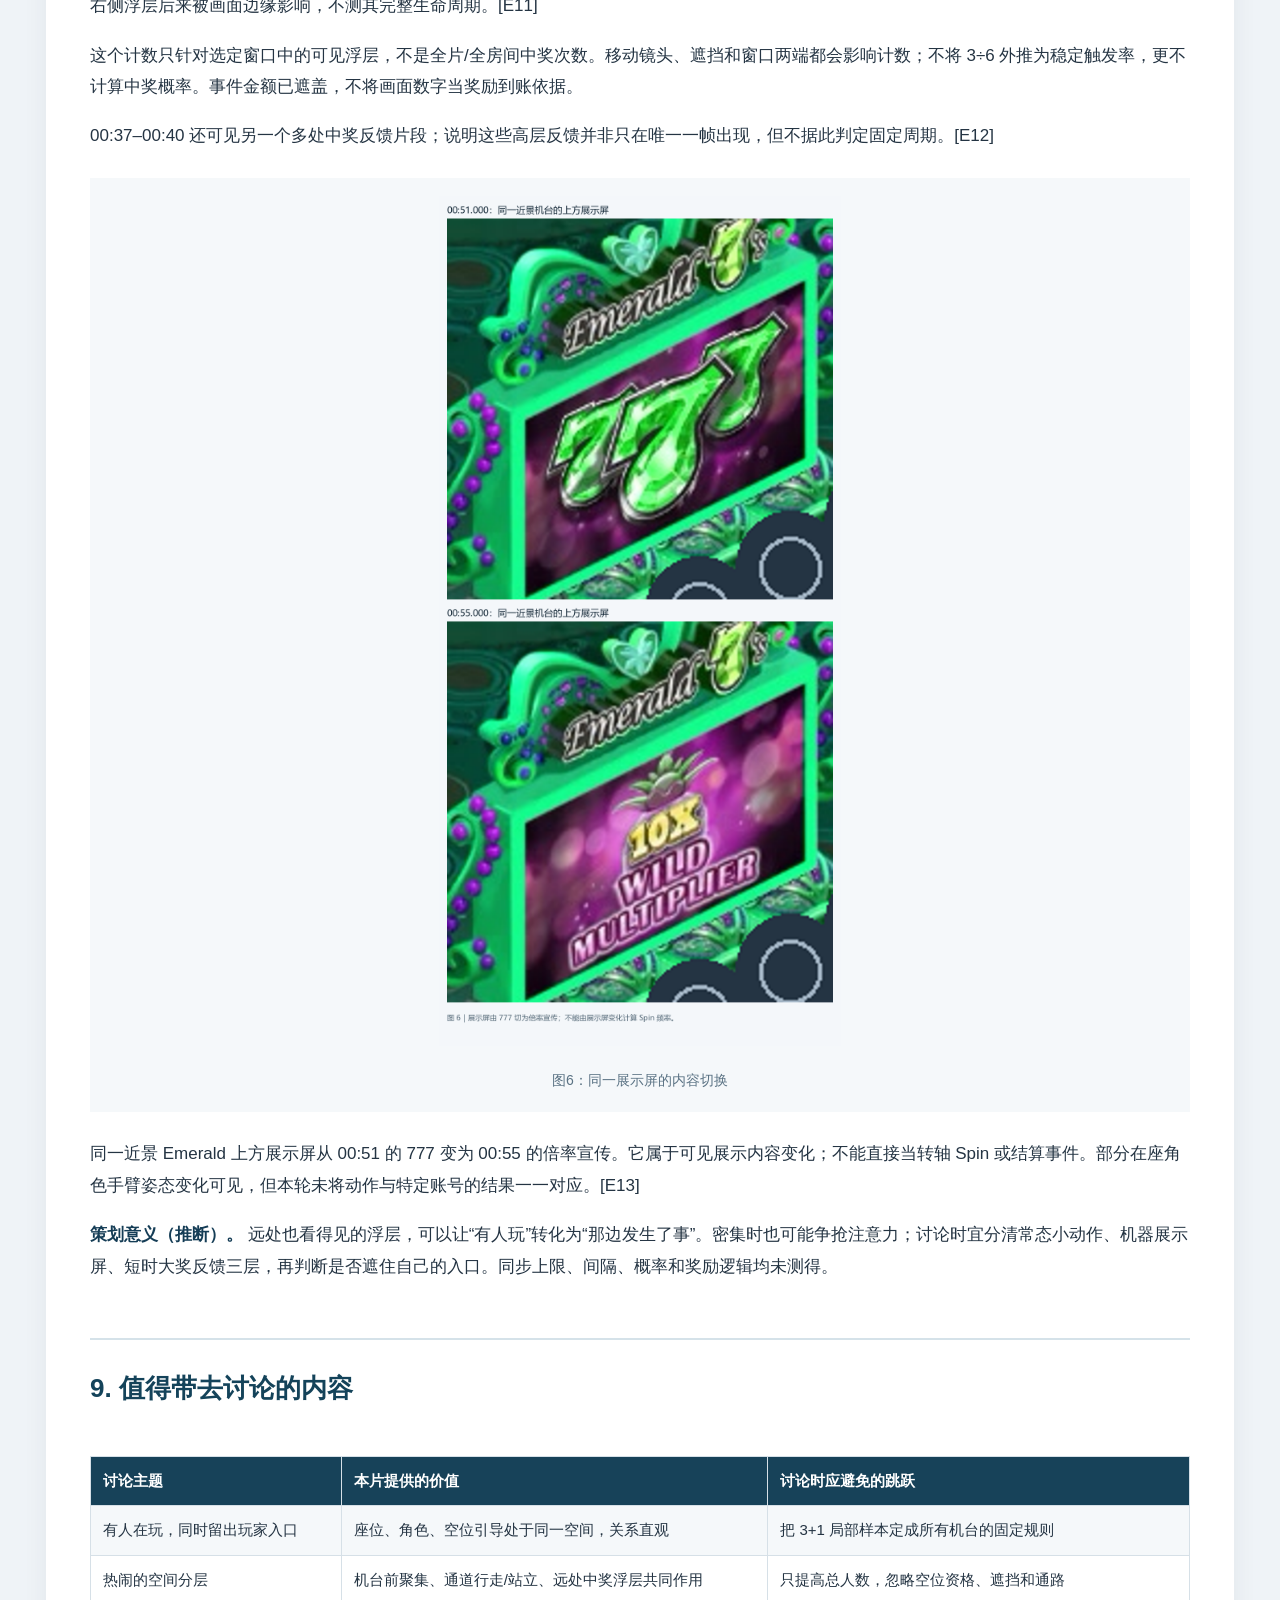
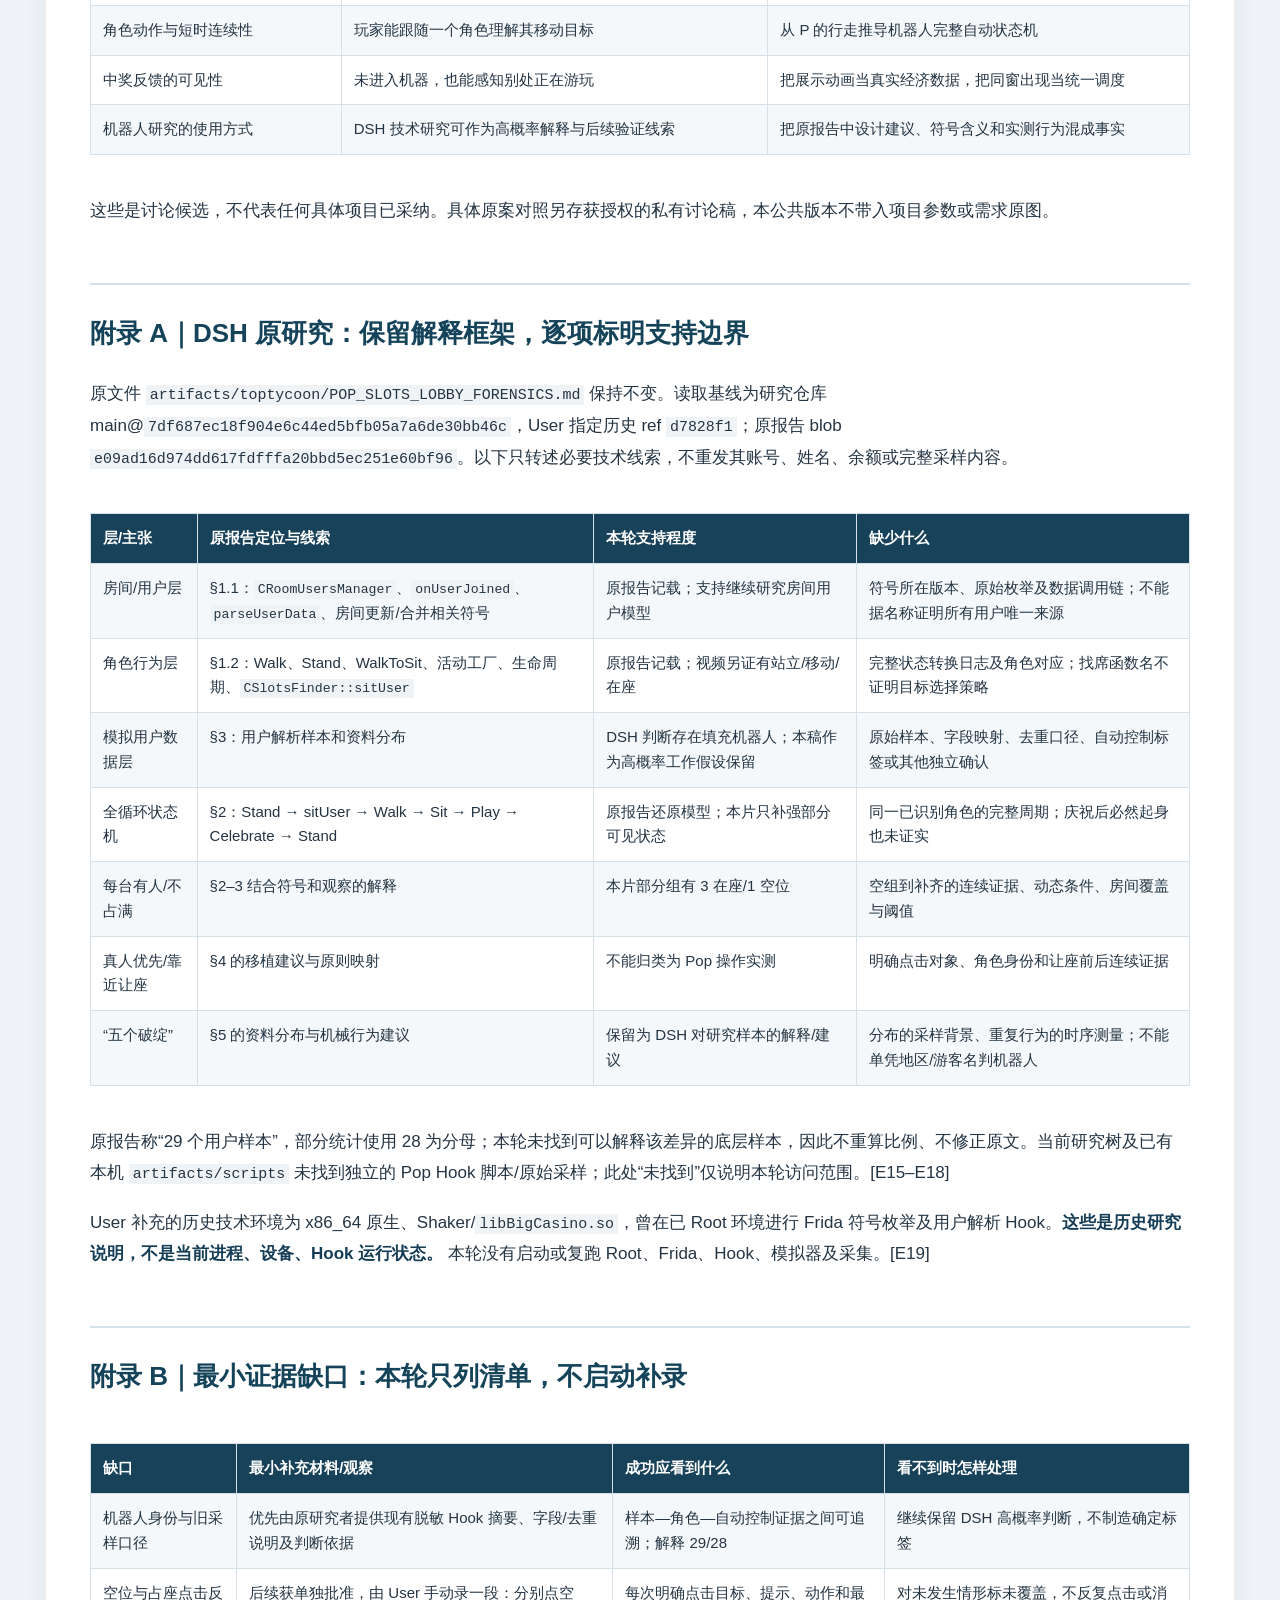
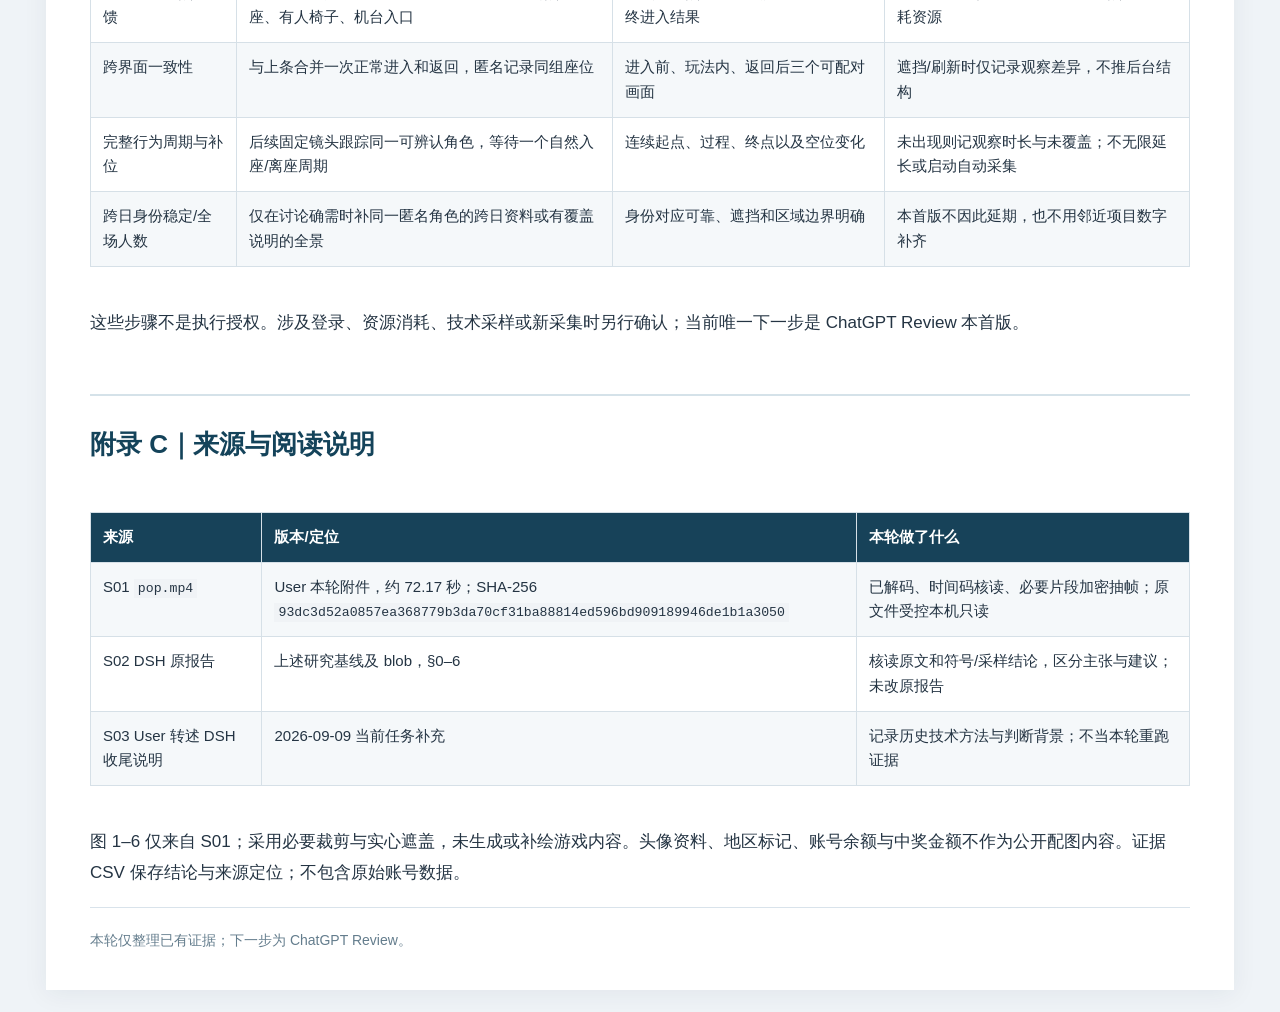
